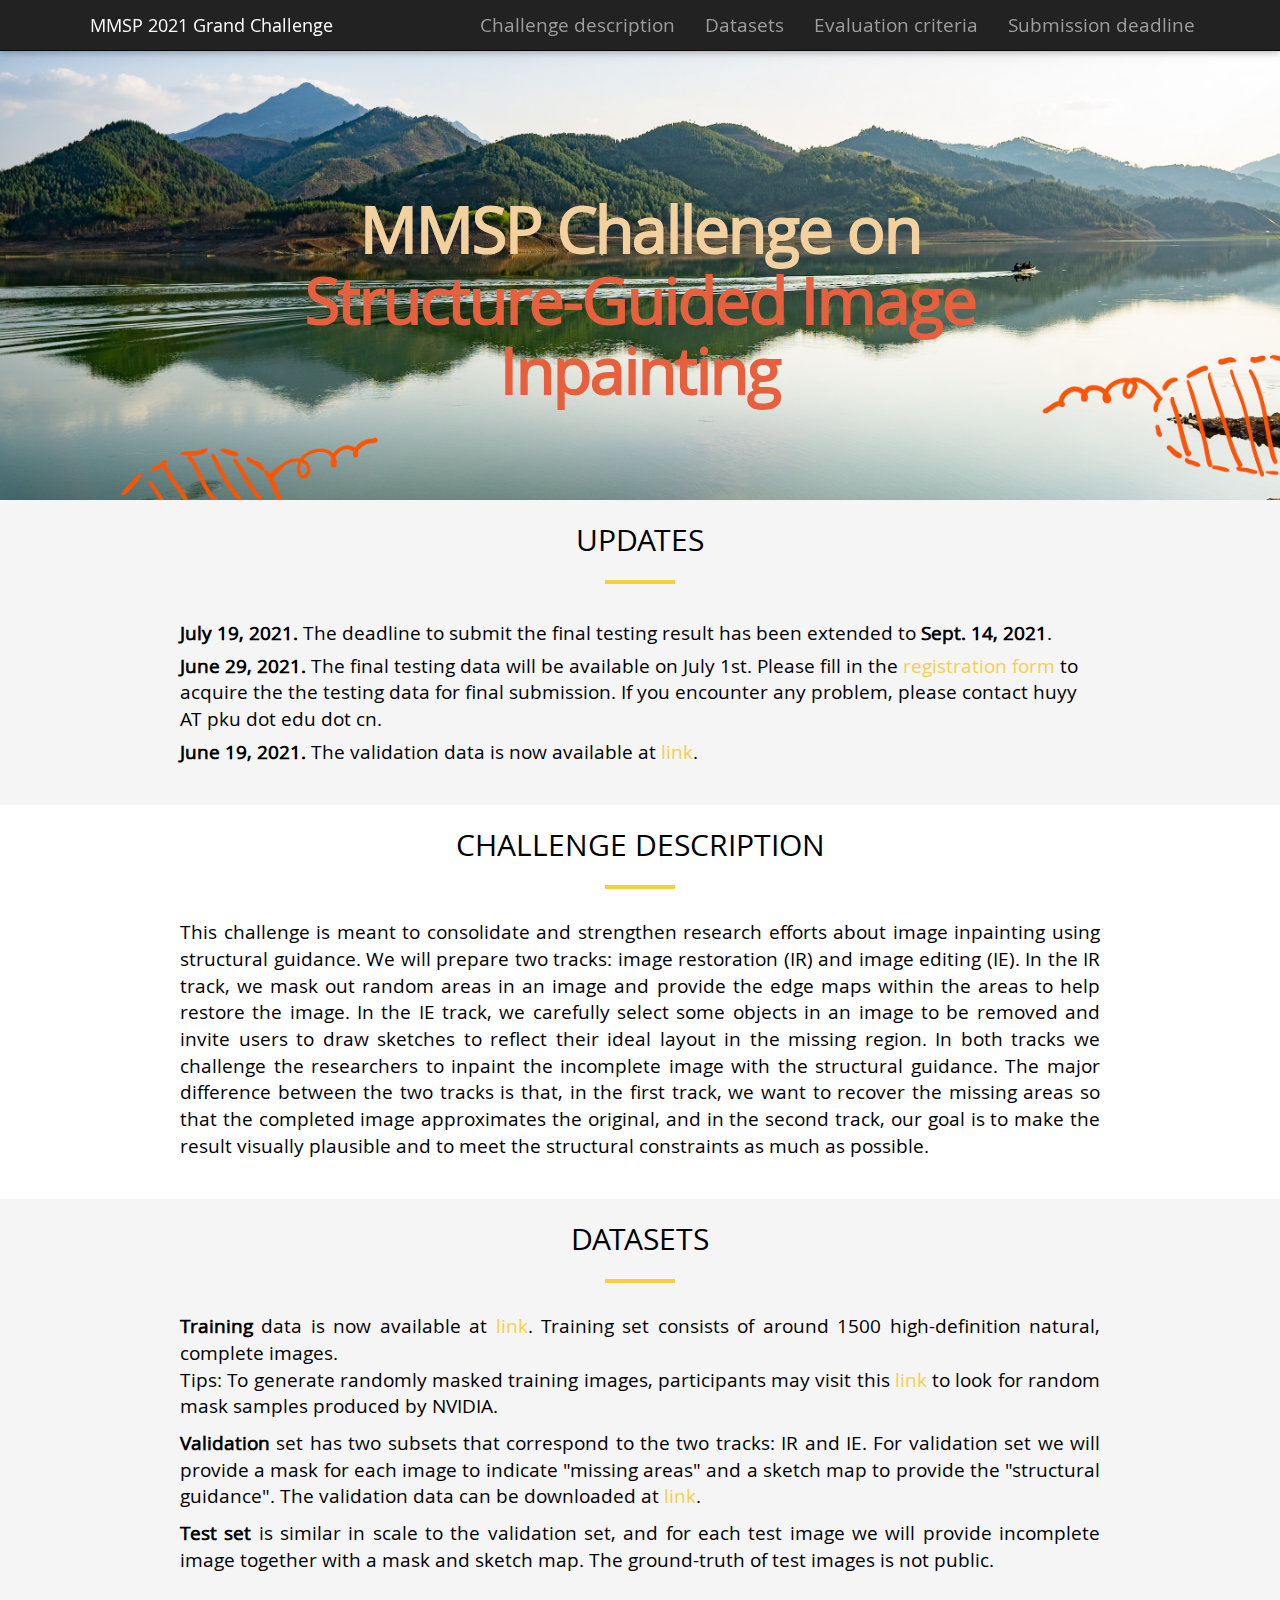
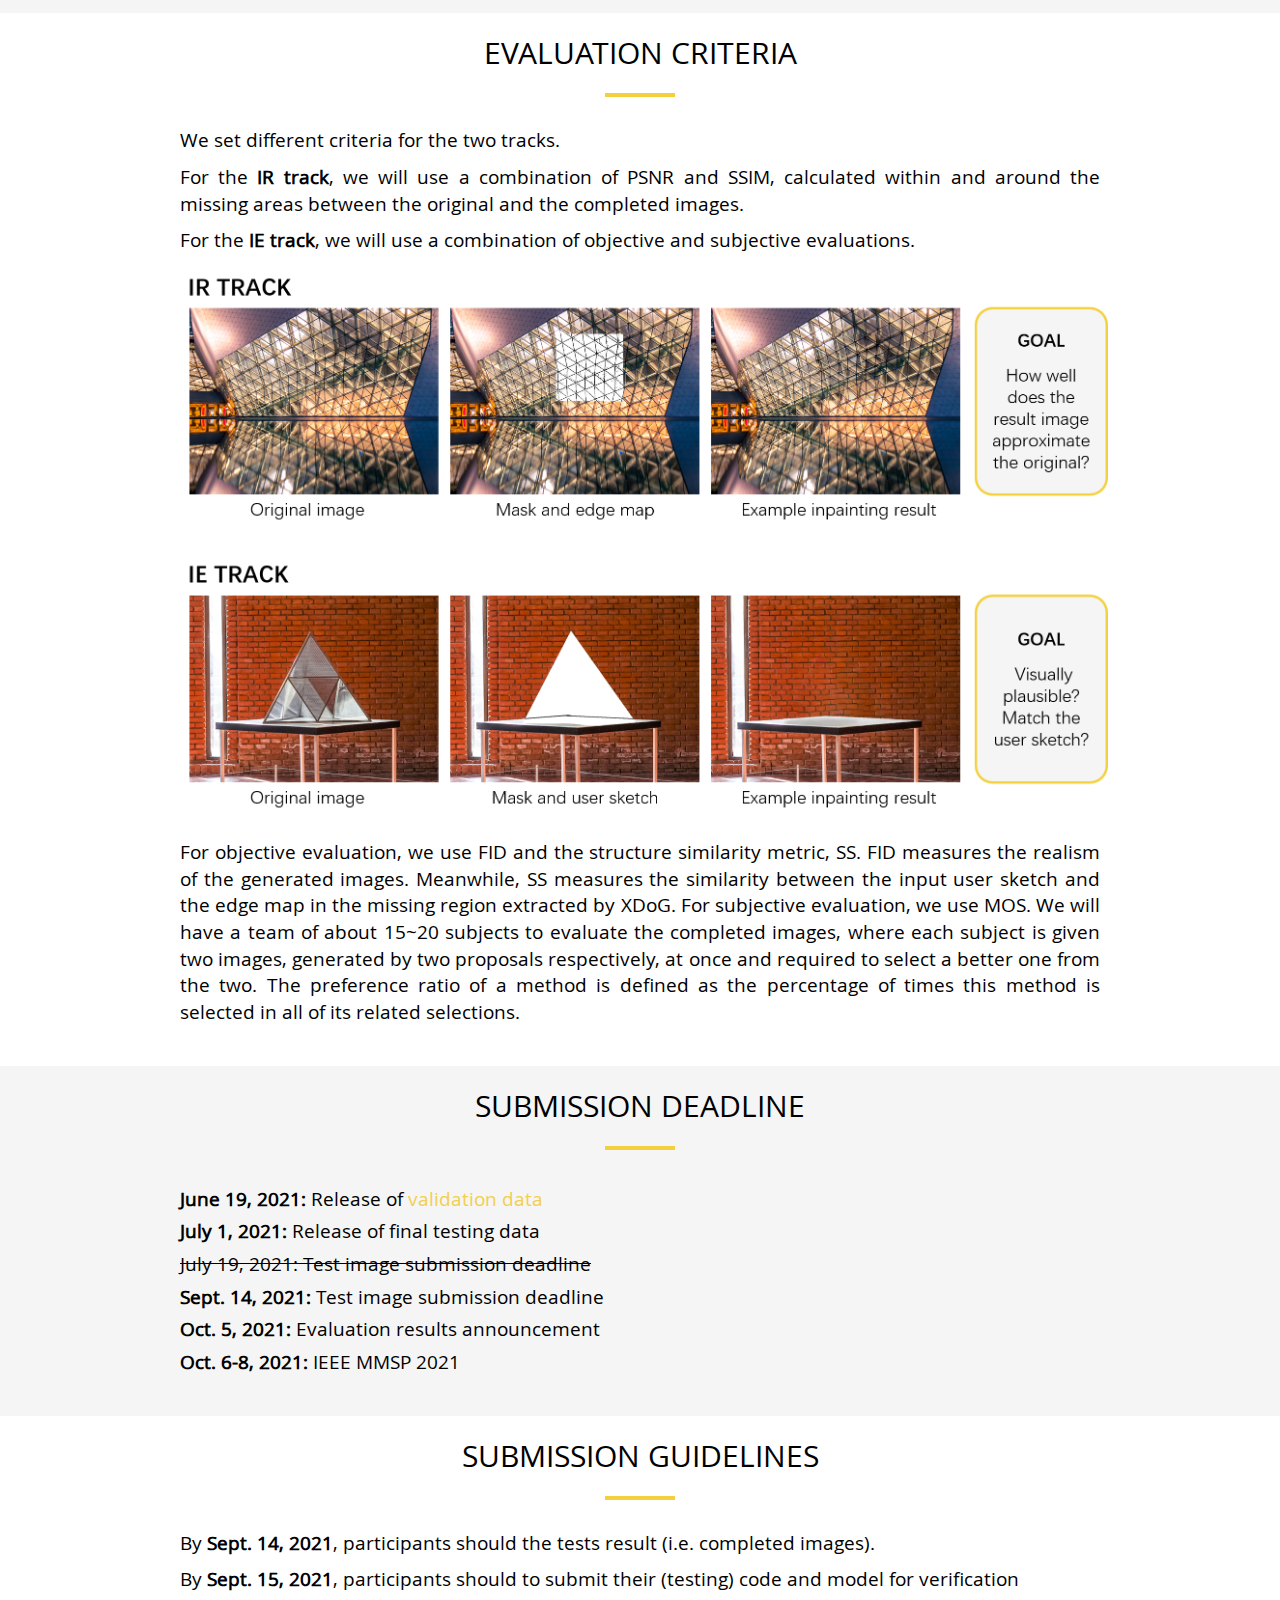
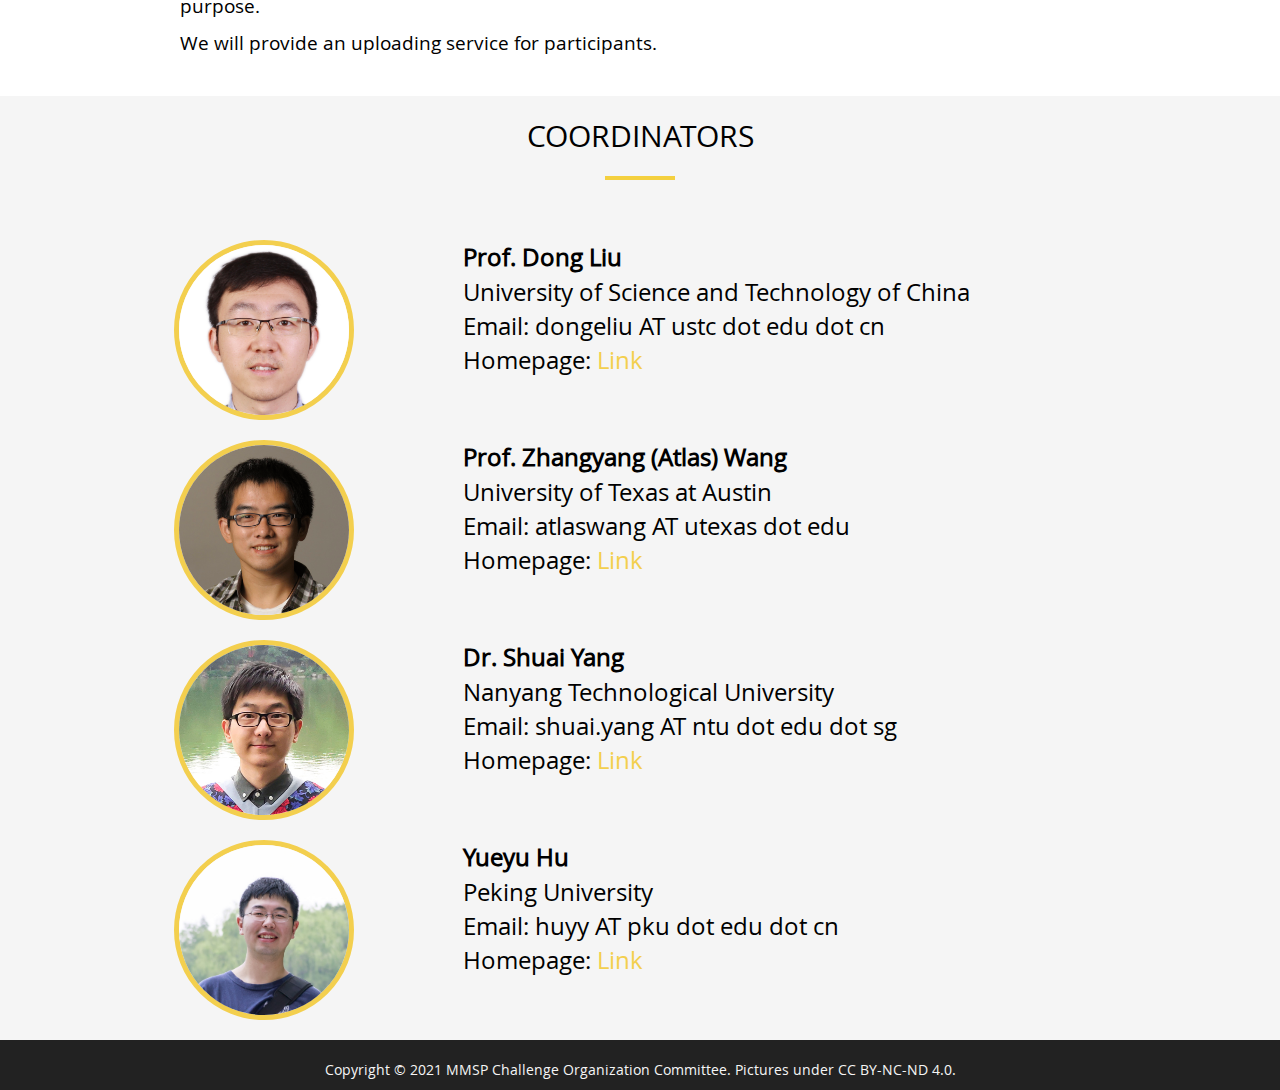
==== index.html @ 002b273d "update" ====
<!DOCTYPE html>
<head>
    <meta charset="utf-8">
    <meta name="viewport" content="width=device-width, initial-scale=1">
    <title>MMSP 2021 Grand Challenge</title>
    <meta name="description" content="">
    <meta name="author" content="">

    <link rel="stylesheet" type="text/css" href="css/materialize.min.css">
    <link rel="stylesheet" type="text/css" href="css/bootstrap.css">
    <link rel="stylesheet" type="text/css" href="fonts/font-awesome/css/font-awesome.css">

    <link href="css/owl.carousel.css" rel="stylesheet" media="screen">
    <link href="css/owl.theme.css" rel="stylesheet" media="screen">

    <link rel="stylesheet" type="text/css" href="css/style.css">
    <link rel="stylesheet" type="text/css" href="css/prettyPhoto.css">
    <link rel="stylesheet" type="text/css" href="css/workshop.css">
</head>
<body id="page-top" data-spy="scroll" data-target=".navbar-fixed-top" style="color: #000">
<!-- Navigation -->
<nav class="navbar navbar-inverse navbar-fixed-top" role="navigation" style="height: auto">
    <div class="container">
		<div style="position: absolute; padding: 10px 0px 0px 20px; margin-top: -17px; font-size: large">
			<p>MMSP 2021 Grand Challenge</p>
		</div>
        <div class="navbar-header">
            <button type="button" class="navbar-toggle" data-toggle="collapse" data-target=".navbar-main-collapse">
                <i class="fa fa-bars"></i>
            </button>
        </div>

        <div class="collapse navbar-collapse navbar-right navbar-main-collapse" >
            <ul class="nav navbar-nav">
                <li class="hidden">
                    <a href="#page-top"></a>
                </li>
                <li><a class="page-scroll" href="#introduction" style="font-size: 14pt;">Challenge description</a></li>
				<li><a class="page-scroll" href="#datasets" style="font-size: 14pt;">Datasets</a></li>
                <li><a class="page-scroll" href="#evaluation" style="font-size: 14pt;">Evaluation criteria</a></li>
                <li><a class="page-scroll" href="#dates" style="font-size: 14pt;">Submission deadline</a></li>
            </ul>
        </div>
    </div>
</nav>
<div class="modified-header intro" style="background-image: url(img/title1.jpg); padding-top: 10px">
    <div class="intro-body">
        <div class="container">
            <div class="row">
                <div class="col-lg-8 col-lg-offset-2" style="margin-top:  100px;">
                    <h1 style="font-size: 48pt;"><span style="color: #f3d19f;">MMSP Challenge on</span><br><span style="color: rgb(231, 96, 62);">Structure-Guided Image Inpainting</span></h1>
                </div>
            </div>
        </div>
    </div>
</div>

<div id="Update" style="background-color: #F5F5F5;">
    <div class="container"> <!-- Container -->
        <div class="col-lg-10 col-lg-offset-1">
            <div class="section-title text-center center">
                <h2>Updates</h2>
                <hr>
                <ul class="welcome-message text-left" style="font-size: 14pt">
                    <li class="welcome-message text-left" style="padding-top: 6px;">
                        <strong>July 19, 2021.</strong> The deadline to submit the final testing result has been extended to <strong>Sept. 14, 2021</strong>.
                    </li>
                    <li class="welcome-message text-left" style="padding-top: 6px;">
                        <strong>June 29, 2021.</strong> The final testing data will be available on July 1st. Please fill in the <a href="https://forms.office.com/Pages/ResponsePage.aspx?id=Sma9t1-6w0yuVfD7jOfeBVVWYbQhpXRIhGoTLAuZmjJUNFhQM09NNjVZM1JWOFM1UVBCVlZMS0hCWi4u">registration form</a> to acquire the the testing data for final submission. If you encounter any problem, please contact huyy AT pku dot edu dot cn.
                    </li>
                    <li class="welcome-message text-left" style="padding-top: 6px;">
                        <strong>June 19, 2021. </strong> The validation data is now available at <a href="https://pkueducn-my.sharepoint.com/:f:/g/personal/huyy_pku_edu_cn/EqE1CnbHujBMrFmFyt6ZHykBLwnXnH0tqKj4srxVfWJk1g?e=1H8UM7">link</a>.
                    </li>

                </ul>
            </div>
            
        </div>
    </div>
</div>

<div id="introduction">
    <div class="container"> <!-- Container -->
        <div class="col-lg-10 col-lg-offset-1">
            <div class="section-title text-center center">
                <h2>Challenge description</h2>
                <hr>
                <p class="welcome-message" style="font-size: 14pt; text-align: justify">
                    This challenge is meant to consolidate and strengthen research efforts about image inpainting using structural guidance. We will prepare two tracks: image restoration (IR) and image editing (IE). In the IR track, we mask out random areas in an image and provide the edge maps within the areas to help restore the image. In the IE track, we carefully select some objects in an image to be removed and invite users to draw sketches to reflect their ideal layout in the missing region. In both tracks we challenge the researchers to inpaint the incomplete image with the structural guidance. The major difference between the two tracks is that, in the first track, we want to recover the missing areas so that the completed image approximates the original, and in the second track, our goal is to make the result visually plausible and to meet the structural constraints as much as possible.
                </p>
            </div>
            
        </div>
    </div>
</div>

<div  id="datasets" style="background-color: #F5F5F5;">
    <div class="container" > <!-- Container -->
        <div class="col-lg-10 col-lg-offset-1">
            <div class="section-title text-center center">
                <h2>Datasets</h2>
                <hr>
                <div class="welcome-message text-left" style="font-size: 14pt">
                <p style="text-align: justify;">
                    <strong>Training</strong> data is now available at <a href="http://img.cnbita.com/_ec46b71996e44d68866d6c7eef8946ee.zip?attname=train_img.zip">link</a>. Training set consists of around 1500 high-definition natural, complete images. <br>Tips: To generate randomly masked training images, participants may visit this <a href="https://nv-adlr.github.io/publication/partialconv-inpainting">link</a> to look for random mask samples produced by NVIDIA.
                </p>
                <p style="text-align: justify;">
                    <strong>Validation</strong> set has two subsets that correspond to the two tracks: IR and IE. For validation set we will provide a mask for each image to indicate "missing areas" and a sketch map to provide the "structural guidance". The validation data can be downloaded at <a href="https://pkueducn-my.sharepoint.com/:f:/g/personal/huyy_pku_edu_cn/EqE1CnbHujBMrFmFyt6ZHykBLwnXnH0tqKj4srxVfWJk1g?e=1H8UM7">link</a>.
                </p>
                <p style="text-align: justify;">
                    <strong>Test set</strong> is similar in scale to the validation set, and for each test image we will provide incomplete image together with a mask and sketch map. The ground-truth of test images is not public.
                </p>
                </div>
            </div>
        </div>
    </div>
</div>

<div id="evaluation">
    <div class="container"> <!-- Container -->
        <div class="col-lg-10 col-lg-offset-1">
            <div class="section-title text-center center">
                <h2>Evaluation criteria</h2>
                <hr>
                <p class="welcome-message text-left" style="font-size: 14pt; text-align: justify;">
                    We set different criteria for the two tracks. 
                </p>
				<p class="welcome-message text-left" style="font-size: 14pt; text-align: justify;">
					For the <strong>IR track</strong>, we will use a combination of PSNR and SSIM, calculated within and around the missing areas between the original and the completed images.
				</p>
				<p class="welcome-message text-left" style="font-size: 14pt; text-align: justify;">
					For the <strong>IE track</strong>, we will use a combination of objective and subjective evaluations.
				</p>
                <div class="row">
                    <img src="img/IR.png" width="100%">
                </div>
                <div class="row">
                    <img src="img/IE.png" width="100%">
                </div>
				<p class="welcome-message text-left" style="font-size: 14pt; text-align: justify;">
					For objective evaluation, we use FID and the structure similarity metric, SS. FID measures the realism of the generated images. Meanwhile, SS measures the similarity between the input user sketch and the edge map in the missing region extracted by XDoG. For subjective evaluation, we use MOS. We will have a team of about 15~20 subjects to evaluate the completed images, where each subject is given two images, generated by two proposals respectively, at once and required to select a better one from the two. The preference ratio of a method is defined as the percentage of times this method is selected in all of its related selections.
				</p>
            </div>
        </div>
    </div>
</div>



<div id="dates" style="background-color: #F5F5F5">
    <div class="container">
        <div class="col-lg-10 col-lg-offset-1">
            <div class="section-title text-center center">
                <h2>Submission deadline</h2>
                <hr>
                <ul class="welcome-message text-left" style="font-size: 14pt">
                    <li class="welcome-message text-left" style="padding-top: 6px;">
                        <strong>June 19, 2021: </strong>Release of <a href="https://pkueducn-my.sharepoint.com/:f:/g/personal/huyy_pku_edu_cn/EqE1CnbHujBMrFmFyt6ZHykBLwnXnH0tqKj4srxVfWJk1g?e=1H8UM7">validation data</a>
                    </li>
                    <li class="welcome-message text-left" style="padding-top: 6px;">
                        <strong>July 1, 2021: </strong>Release of final testing data
                    </li>
                    
                    <li class="welcome-message text-left" style="padding-top: 6px;">
                        <s>July 19, 2021: Test image submission deadline</s>
                    </li>

                    <li class="welcome-message text-left" style="padding-top: 6px;">
                        <strong>Sept. 14, 2021: </strong>Test image submission deadline
                    </li>

                    <li class="welcome-message text-left" style="padding-top: 6px;">
                        <strong>Oct. 5, 2021: </strong>Evaluation results announcement
                    </li>

                    <li class="welcome-message text-left" style="padding-top: 6px;">
                        <strong>Oct. 6-8, 2021: </strong>IEEE MMSP 2021
                    </li>

                </ul>
            </div>
        </div>
    </div>
</div>

<div  id="guidelines">
    <div class="container" > <!-- Container -->
        <div class="col-lg-10 col-lg-offset-1">
            <div class="section-title text-center center">
                <h2>Submission guidelines</h2>
                <hr>
                <div class="welcome-message text-left" style="font-size: 14pt">
                <p>
                	By <strong>Sept. 14, 2021</strong>, participants should the tests result (i.e. completed images).
                </p>
                <p>
                	By <strong>Sept. 15, 2021</strong>, participants should to submit their (testing) code and model for verification purpose.
                </p>
                <p>
                	We will provide an uploading service for participants.
                </p>
                </div>
            </div>
        </div>
    </div>
</div>

<div style="background-color: #F5F5F5">
    <div class="container">
        <div class="section-title text-center center">
            <h2>
                Coordinators
            </h2>
            <hr>
        </div>
        <div>
        	<div class="row">
                <div class="col-lg-3 col-lg-offset-1">
                    <img src="img/DongLiu.jpeg" width="180px" style="border-radius: 50%; border: solid rgb(243,207,78) thick" class="img-rounded">
                </div>
                <div class="col-lg-7" style="font-size: x-large">
                    <strong>Prof. Dong Liu<br>
                    </strong>University of Science and Technology of China<br>
                    Email: dongeliu AT ustc dot edu dot cn<br>
					Homepage: <a href="http://staff.ustc.edu.cn/~dongeliu/">Link</a><br>
                </div>
            </div>


        	<div class="row">
                <div class="col-lg-3 col-lg-offset-1">
                    <img src="img/atlaswang.jpeg" width="180px" style="border-radius: 50%; border: solid rgb(243,207,78) thick" class="img-rounded">
                </div>
                <div class="col-lg-7" style="font-size: x-large">
                    <strong>Prof. Zhangyang (Atlas) Wang<br>
                    </strong>University of Texas at Austin<br>
                    Email: atlaswang AT utexas dot edu<br>
					Homepage: <a href="https://vita-group.github.io/">Link</a><br>
                </div>
            </div>


        	<div class="row">
                <div class="col-lg-3 col-lg-offset-1">
                    <img src="img/shuaiyang.jpeg" width="180px" style="border-radius: 50%; border: solid rgb(243,207,78) thick" class="img-rounded">
                </div>
                <div class="col-lg-7" style="font-size: x-large">
                    <strong>Dr. Shuai Yang<br>
                    </strong>Nanyang Technological University<br>
                    Email: shuai.yang AT ntu dot edu dot sg<br>
					Homepage: <a href="https://williamyang1991.github.io/">Link</a><br>
                </div>
            </div>


        	<div class="row">
                <div class="col-lg-3 col-lg-offset-1">
                    <img src="img/yueyuhu.JPG" width="180px" style="border-radius: 50%; border: solid rgb(243,207,78) thick" class="img-rounded">
                </div>
                <div class="col-lg-7" style="font-size: x-large">
                    <strong>Yueyu Hu<br>
                    </strong>Peking University<br>
                    Email: huyy AT pku dot edu dot cn<br>
					Homepage: <a href="https://huzi96.github.io/">Link</a><br>
                </div>
            </div>
        </div> 
    </div>
</div>





<footer class="page-footer" style="background-color: rgb(34,34,34); margin: 0 !important; color: #F5F5F5">
    <div class="container">
        <div class="text-center fnav">
            <p>Copyright © 2021 MMSP Challenge Organization Committee. Pictures under CC BY-NC-ND 4.0.</p>
        </div>
    </div>
</footer>

<script type="text/javascript" src="js/jquery-3.1.0.min.js"></script>
<script type="text/javascript" src="js/bootstrap.min.js"></script>
<!-- <script type="text/javascript" src="js/SmoothScroll.js"></script> -->
<script type="text/javascript" src="js/jquery.prettyPhoto.js"></script>
<script type="text/javascript" src="js/jquery.isotope.js"></script>
<script type="text/javascript" src="js/jquery.counterup.js"></script>
<script type="text/javascript" src="js/waypoints.js"></script>
<script type="text/javascript" src="js/jqBootstrapValidation.js"></script>
<script type="text/javascript" src="js/contact_me.js"></script>
<script src="js/owl.carousel.js"></script>

<script type="text/javascript" src="js/main.js"></script>
<script type="text/javascript" src="js/custom.js"></script>
</body>
</html>
---- css/style.css ----
@font-face {
    font-family: 'open_sansregular';
    src: url('../fonts/OpenSans-Regular-webfont.eot');
    src: url('../fonts/OpenSans-Regular-webfont.eot?#iefix') format('embedded-opentype'),
    url('../fonts/OpenSans-Regular-webfont.woff') format('woff'),
    url('../fonts/OpenSans-Regular-webfont.ttf') format('truetype'),
    url('../fonts/OpenSans-Regular-webfont.svg#open_sansregular') format('svg');
    font-weight: normal;
    font-style: normal;

}

body, html {
	font-family: 'open_sansregular', sans-serif;
	text-rendering: optimizeLegibility !important;
	-webkit-font-smoothing: antialiased !important;
	color: #555;
	width: 100% !important;
	height: 100% !important;
}
h1 {
	font-weight: 700;
}
h1 strong {
	font-weight: 900;
}
h2 {
	text-transform: uppercase;
	line-height: 20px;
	margin: 0;
}
h3 {
	font-size: 16px;
	font-weight: 700;
}
h5 {
	text-transform: uppercase;
	font-weight: 700;
	line-height: 20px;
}
p {
	font-family: 'open_sansregular', sans-serif;
}
p.intro {
	font-size: 16px;
	margin: 12px 0 0;
	line-height: 24px;
	font-family: 'open_sansregular', sans-serif;
}
a {
	color: #fff;
}
a:hover, a:focus {
	text-decoration: none;
	color: #F4D03F;
}
ul, ol {
	list-style: none;
}
.clearfix:after {
	visibility: hidden;
	display: block;
	font-size: 0;
	content: " ";
	clear: both;
	height: 0;
}
.clearfix {
	display: inline-block;
}
* html .clearfix {
	height: 1%;
}
.clearfix {
	display: block;
}
ul, ol {
	padding: 0;
	webkit-padding: 0;
	moz-padding: 0;
}
/* Navigation */
.navbar-custom {
	margin-bottom: 0;
	text-transform: uppercase;
	background-color: #000;
}
.navbar-custom .navbar-brand {
	font-weight: 600;
}
.navbar-custom .navbar-brand i.fa {
	color: #F4D03F;
}
.navbar-custom .navbar-brand:focus {
	outline: 0;
}
.navbar-custom .navbar-brand .navbar-toggle {
	padding: 4px 6px;
	font-size: 16px;
	color: #fff;
}
.navbar-custom .navbar-brand .navbar-toggle:focus, .navbar-custom .navbar-brand .navbar-toggle:active {
	outline: 0;
}
.navbar-custom a {
	color: #fff;
}
.navbar-custom .nav li a {
	-webkit-transition: background .3s ease-in-out;
	-moz-transition: background .3s ease-in-out;
	transition: background .3s ease-in-out;
}
.navbar-custom .nav li a:hover {
	outline: 0;
	color: #F4D03F;
	background-color: transparent;
}
.navbar-custom .nav li a:focus, .navbar-custom .nav li a:active {
	outline: 0;
	background-color: transparent;
	color: #F4D03F;
}
.navbar-custom .nav li.active {
	outline: 0;
}
.navbar-custom .nav li.active a {
	background-color: rgba(255,255,255,.3);
}
.navbar-custom .nav li.active a:hover {
	color: #fff;
}

@media(min-width:768px) {
.navbar-custom {
	padding: 20px 0;
	border-bottom: 0;
	letter-spacing: 1px;
	background: 0 0;
	-webkit-transition: background .5s ease-in-out, padding .5s ease-in-out;
	-moz-transition: background .5s ease-in-out, padding .5s ease-in-out;
	transition: background .5s ease-in-out, padding .5s ease-in-out;
}
.navbar-custom.top-nav-collapse {
	padding: 0;
	background: #000;
}
}
.copyrights{text-indent:-9999px;height:0;line-height:0;font-size:0;overflow:hidden;}
/* Home Style */
.intro {
	display: table;
	width: 100%;
	height: auto;
	padding: 100px 0;
	text-align: center;
	color: #fff;
	background: url(../img/intro-bg.jpg) no-repeat bottom center;
	background-color: #000;
	-webkit-background-size: cover;
	-moz-background-size: cover;
	background-size: cover;
	-o-background-size: cover;
}
.intro .intro-body {
	display: table-cell;
	vertical-align: middle;
}
.intro .intro-body .brand-heading {
	color: #F4D03F;
	text-transform: uppercase;
	letter-spacing: -2px;
}
.intro .intro-body .intro-text {
	font-size: 18px;
}

@media(min-width:768px) {
.intro {
	height: 100%;
	padding: 0;
}
.intro .intro-body H1 {
	font-size: 70px;
	font-weight: 700;
	letter-spacing: -2px;
}
.intro .intro-body .intro-text {
	font-size: 20px;
	text-transform: uppercase;
	letter-spacing: 8px;
	margin-bottom: 50px;
}
}
.btn-circle {
	width: 70px;
	height: 70px;
	margin-top: 45px;
	padding: 7px 16px;
	border: 2px solid rgba(255,255,255,.2);
	border-radius: 100%!important;
	font-size: 40px;
	color: #F4D03F;
	background: 0 0;
	-webkit-transition: background .3s ease-in-out;
	-moz-transition: background .3s ease-in-out;
	transition: background .3s ease-in-out;
	margin-bottom: 0px;
}
.btn-circle:hover, .btn-circle:focus {
	outline: 0;
	color: #F4D03F;
	background: rgba(255,255,255,.1);
}
.btn-circle i.animated {
	-webkit-transition-property: -webkit-transform;
	-webkit-transition-duration: 1s;
	-moz-transition-property: -moz-transform;
	-moz-transition-duration: 1s;
}
.btn-circle:hover i.animated {
	-webkit-animation-name: pulse;
	-moz-animation-name: pulse;
	-webkit-animation-duration: 1.5s;
	-moz-animation-duration: 1.5s;
	-webkit-animation-iteration-count: infinite;
	-moz-animation-iteration-count: infinite;
	-webkit-animation-timing-function: linear;
	-moz-animation-timing-function: linear;
}
 @-webkit-keyframes pulse {
 0% {
 -webkit-transform: scale(1);
 transform: scale(1);
}
 50% {
 -webkit-transform: scale(1.2);
 transform: scale(1.2);
}
 100% {
 -webkit-transform: scale(1);
 transform: scale(1);
}
}
 @-moz-keyframes pulse {
 0% {
 -moz-transform: scale(1);
 transform: scale(1);
}
 50% {
 -moz-transform: scale(1.2);
 transform: scale(1.2);
}
 100% {
 -moz-transform: scale(1);
 transform: scale(1);
}
}
.section-title.center {
	padding: 30px 0;
}
.section-title h2, .section-title.center h2 {
	font-weight: 400;
	margin-bottom: 30px;
}
.section-title.center hr {
	height: 4px;
	width: 70px;
	text-align: center;
	position: relative;
	background: #F4D03F;
	margin: 0 auto;
	margin-bottom: 30px;
	border: 0;
}
/* About Section */
#about {
	padding: 80px 0;
	color: #444;
	background: #f4d03f; /* Old browsers */
	background: -moz-linear-gradient(top, #f4d03f 70%, #c3a632 100%); /* FF3.6+ */
	background: -webkit-gradient(linear, left top, left bottom, color-stop(70%, #f4d03f), color-stop(100%, #c3a632)); /* Chrome,Safari4+ */
	background: -webkit-linear-gradient(top, #f4d03f 70%, #c3a632 100%); /* Chrome10+,Safari5.1+ */
	background: -o-linear-gradient(top, #f4d03f 70%, #c3a632 100%); /* Opera 11.10+ */
	background: -ms-linear-gradient(top, #f4d03f 70%, #c3a632 100%); /* IE10+ */
	background: linear-gradient(to bottom, #f4d03f 70%, #c3a632 100%); /* W3C */
filter: progid:DXImageTransform.Microsoft.gradient( startColorstr='#f4d03f', endColorstr='#c3a632', GradientType=0 ); /* IE6-9 */
}
#about .about-text {
	margin-left: 10px;
}
#about .section-title.center hr {
	background: #f7dc6f;
}
#about .padding-left {
	padding-left: 50px;
}
#about H4 {
	color: #333;
}
#about i.fa {
	float: left;
	display: block;
	margin-right: 15px;
	color: #fff;
	font-size: 24px;
	text-shadow: 0 0 1px #666;
}
#about img {
	margin-top: -30px;
	margin-left: 10px;
}
#about p {
	margin-top: 20px;
	margin-bottom: 30px;
}
/* Achivements Section */
#achivements {
	padding: 80px 0;
	color: #aaa;
	background: #6f7275; /* Old browsers */
	background: -moz-linear-gradient(top, #6f7275 0%, #31353a 100%); /* FF3.6+ */
	background: -webkit-gradient(linear, left top, left bottom, color-stop(0%, #6f7275), color-stop(100%, #31353a)); /* Chrome,Safari4+ */
	background: -webkit-linear-gradient(top, #6f7275 0%, #31353a 100%); /* Chrome10+,Safari5.1+ */
	background: -o-linear-gradient(top, #6f7275 0%, #31353a 100%); /* Opera 11.10+ */
	background: -ms-linear-gradient(top, #6f7275 0%, #31353a 100%); /* IE10+ */
	background: linear-gradient(to bottom, #6f7275 0%, #31353a 100%); /* W3C */
filter: progid:DXImageTransform.Microsoft.gradient( startColorstr='#6f7275', endColorstr='#31353a', GradientType=0 ); /* IE6-9 */
}
.achivement-box {
	text-align: center;
	margin: 20px 0;
}
.achivement-box i.fa {
	font-size: 60px;
	font-weight: 400;
	color: #F4D03F;
	margin-bottom: 20px;
}
.achivement-box h4 {
	font-size: 14px;
	font-weight: 700;
	text-transform: uppercase;
}
.achivement-box span.count {
	font-size: 36px;
	font-weight: 700;
	color: #fff;
	display: block;
}
/* Team Section */
#team {
	padding: 80px 0;
	background: #ffffff; /* Old browsers */
	background: -moz-linear-gradient(top, #ffffff 0%, #cccccc 100%); /* FF3.6+ */
	background: -webkit-gradient(linear, left top, left bottom, color-stop(0%, #ffffff), color-stop(100%, #cccccc)); /* Chrome,Safari4+ */
	background: -webkit-linear-gradient(top, #ffffff 0%, #cccccc 100%); /* Chrome10+,Safari5.1+ */
	background: -o-linear-gradient(top, #ffffff 0%, #cccccc 100%); /* Opera 11.10+ */
	background: -ms-linear-gradient(top, #ffffff 0%, #cccccc 100%); /* IE10+ */
	background: linear-gradient(to bottom, #ffffff 0%, #cccccc 100%); /* W3C */
 filter: progid:DXImageTransform.Microsoft.gradient( startColorstr='#ffffff', endColorstr='#cccccc', GradientType=0 ); /* IE6-9 */
}
img.img-circle.team-img {
	width: 120px;
	height: 120px;
	border: 4px solid transparent;
	transition: all 0.5s;
}
#team .thumbnail:hover>img.img-circle.team-img {
	border: 4px solid #F4D03F;
	font-size: medium;
}
#team .thumbnail {
	background: transparent;
	border: 0;
}
#team .thumbnail .caption {
	padding: 9px;
	color: #5a5a5a;
}
/* Services Section */
#services {
	padding: 80px 0;
	color: #aaa;
	background: #6f7275; /* Old browsers */
	background: -moz-linear-gradient(top, #6f7275 0%, #31353a 100%); /* FF3.6+ */
	background: -webkit-gradient(linear, left top, left bottom, color-stop(0%, #6f7275), color-stop(100%, #31353a)); /* Chrome,Safari4+ */
	background: -webkit-linear-gradient(top, #6f7275 0%, #31353a 100%); /* Chrome10+,Safari5.1+ */
	background: -o-linear-gradient(top, #6f7275 0%, #31353a 100%); /* Opera 11.10+ */
	background: -ms-linear-gradient(top, #6f7275 0%, #31353a 100%); /* IE10+ */
	background: linear-gradient(to bottom, #6f7275 0%, #31353a 100%); /* W3C */
filter: progid:DXImageTransform.Microsoft.gradient( startColorstr='#6f7275', endColorstr='#31353a', GradientType=0 ); /* IE6-9 */
}
#services .section-title.center hr {
	background: #c1a533;
}
#services H2 {
	color: #ddd;
}
#services H4 {
	color: #F4D03F;
	transition: all 0.5s;
}
.space {
	margin-top: 40px;
}
#services i.fa {
	font-size: 50px;
	width: 120px;
	height: 120px;
	padding: 34px 0;
	margin-bottom: 10px;
	border-radius: 50%;
	color: #aaa;
	background: #474b4f;
	-webkit-transition: all 0.5s ease-out;
	-moz-transition: all 0.5s ease-out;
	-ms-transition: all 0.5s ease-out;
	-o-transition: all 0.5s ease-out;
	transition: all 0.5s ease-out;
}
#services .service:hover > i.fa {
	color: #F4D03F;
	-webkit-transform: scale(1.3);
	-moz-transform: scale(1.3);
	-ms-transform: scale(1.3);
	-o-transform: scale(1.3);
	transform: scale(1.3);
}
/* Gallery Section 
==============================*/
#works {
	padding: 80px 0;
	background: #ffffff; /* Old browsers */
	background: -moz-linear-gradient(top, #ffffff 0%, #cccccc 100%); /* FF3.6+ */
	background: -webkit-gradient(linear, left top, left bottom, color-stop(0%, #ffffff), color-stop(100%, #cccccc)); /* Chrome,Safari4+ */
	background: -webkit-linear-gradient(top, #ffffff 0%, #cccccc 100%); /* Chrome10+,Safari5.1+ */
	background: -o-linear-gradient(top, #ffffff 0%, #cccccc 100%); /* Opera 11.10+ */
	background: -ms-linear-gradient(top, #ffffff 0%, #cccccc 100%); /* IE10+ */
	background: linear-gradient(to bottom, #ffffff 0%, #cccccc 100%); /* W3C */
filter: progid:DXImageTransform.Microsoft.gradient( startColorstr='#ffffff', endColorstr='#cccccc', GradientType=0 ); /* IE6-9 */
}
.categories {
	padding-bottom: 30px;
	text-align: center;
}
ul.cat li {
	display: inline-block;
}
#works li.pull-right {
	margin-top: 10px;
}
ol.type li {
	display: inline-block;
	margin-left: 20px;
}
ol.type li:after {
	content: ' | ';
	margin-left: 20px;
}
ol.type li:last-child:after {
	content: '';
}
ol.type li a {
	color: #444;
	padding: 2px 8px;
}
ol.type li a.active {
	background: #F4D03F;
	padding: 2px 8px;
	border-radius: 4px;
}
ol.type li a:hover {
	background: #F4D03F;
	padding: 2px 8px;
	border-radius: 4px;
}
.isotope-item {
	z-index: 2
}
.isotope-hidden.isotope-item {
	z-index: 1
}
.isotope, .isotope .isotope-item {
	/* change duration value to whatever you like */
	-webkit-transition-duration: 0.8s;
	-moz-transition-duration: 0.8s;
	transition-duration: 0.8s;
}
.isotope-item {
	margin-right: -1px;
	-webkit-backface-visibility: hidden;
	backface-visibility: hidden;
}
.isotope {
	-webkit-backface-visibility: hidden;
	backface-visibility: hidden;
	-webkit-transition-property: height, width;
	-moz-transition-property: height, width;
	transition-property: height, width;
}
.isotope .isotope-item {
	-webkit-backface-visibility: hidden;
	backface-visibility: hidden;
	-webkit-transition-property: -webkit-transform, opacity;
	-moz-transition-property: -moz-transform, opacity;
	transition-property: transform, opacity;
}
.portfolio-item {
	margin-bottom: 30px;
	-webkit-transition: all 0.5s ease-out;
	-moz-transition: all 0.5s ease-out;
	-ms-transition: all 0.5s ease-out;
	-o-transition: all 0.5s ease-out;
	transition: all 0.5s ease-out;
}
.portfolio-item:hover {
	margin-bottom: 30px;
	-webkit-transform: scale(1.2);
	-moz-transform: scale(1.2);
	-ms-transform: scale(1.2);
	-o-transform: scale(1.2);
	transform: scale(1.2);
}
.portfolio-item .hover-bg {
	height: 260px;
	overflow: hidden;
	position: relative;
}
.hover-bg .hover-text {
	position: absolute;
	text-align: center;
	margin: 0 auto;
	color: #ffffff;
	background: rgba(0, 0, 0, 0.66);
	padding: 25% 0;
	height: 100%;
	width: 100%;
	opacity: 0;
	transition: all 0.5s;
}
.hover-bg .hover-text>h4 {
	opacity: 0;
	-webkit-transform: translateY(100%);
	transform: translateY(100%);
	transition: all 0.3s;
}
.hover-bg:hover .hover-text>h4 {
	opacity: 1;
	-webkit-backface-visibility: hidden;
	-webkit-transform: translateY(0);
	transform: translateY(0);
}
.hover-bg .hover-text>i {
	opacity: 0;
	-webkit-transform: translateY(0);
	transform: translateY(0);
	transition: all 0.3s;
}
.hover-bg:hover .hover-text>i {
	opacity: 1;
	-webkit-backface-visibility: hidden;
	-webkit-transform: translateY(100%);
	transform: translateY(100%);
}
.hover-bg:hover .hover-text {
	opacity: 1;
}
#works i.fa {
	font-size: 20px;
	padding: 5px;
	color: #F4D03F;
}
/* Testimonials Section */
#testimonials {
	background: url(../img/testimonial-bg.jpg);
	background-size: cover;
	background-attachment: fixed;
	color: #ddd;
	padding: 80px 0;
}
#testimonial {
	padding: 0;
}
#testimonial .item {
	display: block;
	width: 100%;
	height: auto;
}
#testimonial .item p {
	font-weight: 500;
	margin: 30px 0;
	color: #ddd;
}
.owl-theme .owl-controls .owl-page span {
	display: block;
	width: 10px;
	height: 10px;
	margin: 5px 7px;
	filter: Alpha(Opacity=1);
	opacity: 1;
	-webkit-border-radius: 0;
	-moz-border-radius: 20px;
	border-radius: 50%;
	background: #FFFFFF;
	transition: all 0.5s;
}
.owl-theme .owl-controls .owl-page.active span, .owl-theme .owl-controls.clickable .owl-page:hover span {
	filter: Alpha(Opacity=100);
	opacity: 1;
	background: #F4D03F;
}
.owl-theme .owl-controls .owl-page.active span {
	background: #F4D03F;
}
/* Contact Section */
#contact {
	padding: 80px 0;
	background: #ffffff; /* Old browsers */
	background: -moz-linear-gradient(top, #ffffff 0%, #cccccc 100%); /* FF3.6+ */
	background: -webkit-gradient(linear, left top, left bottom, color-stop(0%, #ffffff), color-stop(100%, #cccccc)); /* Chrome,Safari4+ */
	background: -webkit-linear-gradient(top, #ffffff 0%, #cccccc 100%); /* Chrome10+,Safari5.1+ */
	background: -o-linear-gradient(top, #ffffff 0%, #cccccc 100%); /* Opera 11.10+ */
	background: -ms-linear-gradient(top, #ffffff 0%, #cccccc 100%); /* IE10+ */
	background: linear-gradient(to bottom, #ffffff 0%, #cccccc 100%); /* W3C */
filter: progid:DXImageTransform.Microsoft.gradient( startColorstr='#ffffff', endColorstr='#cccccc', GradientType=0 ); /* IE6-9 */
}
#contact h3 {
	font-size: 20px;
	font-weight: 400;
	text-transform: uppercase;
}
#contact form {
	padding: 30px 0;
}
#contact .fa {
	color: #F4D03F;
	margin-bottom: 10px;
}
#contact .text-danger {
	color: #ff3333;
	text-align: left;
}
label {
	font-size: 12px;
	font-weight: 400;
	font-family: 'open_sansregular', sans-serif;
	float: left;
}
#contact .form-control {
	display: block;
	width: 100%;
	padding: 6px 12px;
	font-size: 14px;
	line-height: 1.42857143;
	color: #555;
	background-color: #fff;
	background-image: none;
	border: 1px solid #ccc;
	border-radius: 2px;
	-webkit-box-shadow: none;
	box-shadow: none;
	-webkit-transition: none;
	-o-transition: none;
	transition: none;
}
#contact .form-control:focus {
	border-color: inherit;
	outline: 0;
	-webkit-box-shadow: transparent;
	box-shadow: transparent;
}
#contact .btn {
	background-color: #aaa;
	border: 0;
	border-radius: 4px;
	padding: 10px 20px;
	color: #ffffff;
	margin-top: 15px;
}
#contact .btn:hover, #contact .btn:focus {
	background: #F4D03F;
}
.btn:active, .btn.active {
	background-image: none;
	outline: 0;
	-webkit-box-shadow: none;
	box-shadow: none;
}
a:focus, .btn:focus, .btn:active:focus, .btn.active:focus, .btn.focus, .btn:active.focus, .btn.active.focus {
	outline: none;
	/*outline-offset: none;*/
}
/* Footer */
nav#footer {
	background: #222222;
	color: #ddd;
	padding: 30px 0 25px 0;
}
nav#footer .fnav {
	vertical-align: middle;
}
ul.footer-social li {
	display: inline-block;
	margin-right: 10px;
}
nav#footer p {
	font-size: 12px;
	margin-top: 10px;
}
#footer i.fa {
	height: 30px;
	width: 30px;
	font-size: 20px;
	padding: 4px 5px;
	color: #ddd;
	transition: all 0.5s;
}
#footer i.fa:hover {
	color: #F4D03F;
}
---- css/prettyPhoto.css ----
div.pp_default .pp_top,div.pp_default .pp_top .pp_middle,div.pp_default .pp_top .pp_left,div.pp_default .pp_top .pp_right,div.pp_default .pp_bottom,div.pp_default .pp_bottom .pp_left,div.pp_default .pp_bottom .pp_middle,div.pp_default .pp_bottom .pp_right{height:13px}
div.pp_default .pp_top .pp_left{background:url(../img/prettyPhoto/default/sprite.png) -78px -93px no-repeat}
div.pp_default .pp_top .pp_middle{background:url(../img/prettyPhoto/default/sprite_x.png) top left repeat-x}
div.pp_default .pp_top .pp_right{background:url(../img/prettyPhoto/default/sprite.png) -112px -93px no-repeat}
div.pp_default .pp_content .ppt{color:#f8f8f8}
div.pp_default .pp_content_container .pp_left{background:url(../img/prettyPhoto/default/sprite_y.png) -7px 0 repeat-y;padding-left:13px}
div.pp_default .pp_content_container .pp_right{background:url(../img/prettyPhoto/default/sprite_y.png) top right repeat-y;padding-right:13px}
div.pp_default .pp_next:hover{background:url(../img/prettyPhoto/default/sprite_next.png) center right no-repeat;cursor:pointer}
div.pp_default .pp_previous:hover{background:url(../img/prettyPhoto/default/sprite_prev.png) center left no-repeat;cursor:pointer}
div.pp_default .pp_expand{background:url(../img/prettyPhoto/default/sprite.png) 0 -29px no-repeat;cursor:pointer;width:28px;height:28px}
div.pp_default .pp_expand:hover{background:url(../img/prettyPhoto/default/sprite.png) 0 -56px no-repeat;cursor:pointer}
div.pp_default .pp_contract{background:url(../img/prettyPhoto/default/sprite.png) 0 -84px no-repeat;cursor:pointer;width:28px;height:28px}
div.pp_default .pp_contract:hover{background:url(../img/prettyPhoto/default/sprite.png) 0 -113px no-repeat;cursor:pointer}
div.pp_default .pp_close{width:30px;height:30px;background:url(../img/prettyPhoto/default/sprite.png) 2px 1px no-repeat;cursor:pointer}
div.pp_default .pp_gallery ul li a{background:url(../img/prettyPhoto/default/default_thumb.png) center center #f8f8f8;border:1px solid #aaa}
div.pp_default .pp_social{margin-top:7px}
div.pp_default .pp_gallery a.pp_arrow_previous,div.pp_default .pp_gallery a.pp_arrow_next{position:static;left:auto}
div.pp_default .pp_nav .pp_play,div.pp_default .pp_nav .pp_pause{background:url(../img/prettyPhoto/default/sprite.png) -51px 1px no-repeat;height:30px;width:30px}
div.pp_default .pp_nav .pp_pause{background-position:-51px -29px}
div.pp_default a.pp_arrow_previous,div.pp_default a.pp_arrow_next{background:url(../img/prettyPhoto/default/sprite.png) -31px -3px no-repeat;height:20px;width:20px;margin:4px 0 0}
div.pp_default a.pp_arrow_next{left:52px;background-position:-82px -3px}
div.pp_default .pp_content_container .pp_details{margin-top:5px}
div.pp_default .pp_nav{clear:none;height:30px;width:110px;position:relative}
div.pp_default .pp_nav .currentTextHolder{font-family:Georgia;font-style:italic;color:#999;font-size:11px;left:75px;line-height:25px;position:absolute;top:2px;margin:0;padding:0 0 0 10px}
div.pp_default .pp_close:hover,div.pp_default .pp_nav .pp_play:hover,div.pp_default .pp_nav .pp_pause:hover,div.pp_default .pp_arrow_next:hover,div.pp_default .pp_arrow_previous:hover{opacity:0.7}
div.pp_default .pp_description{font-size:13px;font-weight:500;line-height:14px;margin:5px 50px 5px 0}
div.pp_default .pp_bottom .pp_left{background:url(../img/prettyPhoto/default/sprite.png) -78px -127px no-repeat}
div.pp_default .pp_bottom .pp_middle{background:url(../img/prettyPhoto/default/sprite_x.png) bottom left repeat-x}
div.pp_default .pp_bottom .pp_right{background:url(../img/prettyPhoto/default/sprite.png) -112px -127px no-repeat}
div.pp_default .pp_loaderIcon{background:url(../img/prettyPhoto/default/loader.gif) center center no-repeat}
div.light_rounded .pp_top .pp_left{background:url(../img/prettyPhoto/light_rounded/sprite.png) -88px -53px no-repeat}
div.light_rounded .pp_top .pp_right{background:url(../img/prettyPhoto/light_rounded/sprite.png) -110px -53px no-repeat}
div.light_rounded .pp_next:hover{background:url(../img/prettyPhoto/light_rounded/btnNext.png) center right no-repeat;cursor:pointer}
div.light_rounded .pp_previous:hover{background:url(../img/prettyPhoto/light_rounded/btnPrevious.png) center left no-repeat;cursor:pointer}
div.light_rounded .pp_expand{background:url(../img/prettyPhoto/light_rounded/sprite.png) -31px -26px no-repeat;cursor:pointer}
div.light_rounded .pp_expand:hover{background:url(../img/prettyPhoto/light_rounded/sprite.png) -31px -47px no-repeat;cursor:pointer}
div.light_rounded .pp_contract{background:url(../img/prettyPhoto/light_rounded/sprite.png) 0 -26px no-repeat;cursor:pointer}
div.light_rounded .pp_contract:hover{background:url(../img/prettyPhoto/light_rounded/sprite.png) 0 -47px no-repeat;cursor:pointer}
div.light_rounded .pp_close{width:75px;height:22px;background:url(../img/prettyPhoto/light_rounded/sprite.png) -1px -1px no-repeat;cursor:pointer}
div.light_rounded .pp_nav .pp_play{background:url(../img/prettyPhoto/light_rounded/sprite.png) -1px -100px no-repeat;height:15px;width:14px}
div.light_rounded .pp_nav .pp_pause{background:url(../img/prettyPhoto/light_rounded/sprite.png) -24px -100px no-repeat;height:15px;width:14px}
div.light_rounded .pp_arrow_previous{background:url(../img/prettyPhoto/light_rounded/sprite.png) 0 -71px no-repeat}
div.light_rounded .pp_arrow_next{background:url(../img/prettyPhoto/light_rounded/sprite.png) -22px -71px no-repeat}
div.light_rounded .pp_bottom .pp_left{background:url(../img/prettyPhoto/light_rounded/sprite.png) -88px -80px no-repeat}
div.light_rounded .pp_bottom .pp_right{background:url(../img/prettyPhoto/light_rounded/sprite.png) -110px -80px no-repeat}
div.dark_rounded .pp_top .pp_left{background:url(../img/prettyPhoto/dark_rounded/sprite.png) -88px -53px no-repeat}
div.dark_rounded .pp_top .pp_right{background:url(../img/prettyPhoto/dark_rounded/sprite.png) -110px -53px no-repeat}
div.dark_rounded .pp_content_container .pp_left{background:url(../img/prettyPhoto/dark_rounded/contentPattern.png) top left repeat-y}
div.dark_rounded .pp_content_container .pp_right{background:url(../img/prettyPhoto/dark_rounded/contentPattern.png) top right repeat-y}
div.dark_rounded .pp_next:hover{background:url(../img/prettyPhoto/dark_rounded/btnNext.png) center right no-repeat;cursor:pointer}
div.dark_rounded .pp_previous:hover{background:url(../img/prettyPhoto/dark_rounded/btnPrevious.png) center left no-repeat;cursor:pointer}
div.dark_rounded .pp_expand{background:url(../img/prettyPhoto/dark_rounded/sprite.png) -31px -26px no-repeat;cursor:pointer}
div.dark_rounded .pp_expand:hover{background:url(../img/prettyPhoto/dark_rounded/sprite.png) -31px -47px no-repeat;cursor:pointer}
div.dark_rounded .pp_contract{background:url(../img/prettyPhoto/dark_rounded/sprite.png) 0 -26px no-repeat;cursor:pointer}
div.dark_rounded .pp_contract:hover{background:url(../img/prettyPhoto/dark_rounded/sprite.png) 0 -47px no-repeat;cursor:pointer}
div.dark_rounded .pp_close{width:75px;height:22px;background:url(../img/prettyPhoto/dark_rounded/sprite.png) -1px -1px no-repeat;cursor:pointer}
div.dark_rounded .pp_description{margin-right:85px;color:#fff}
div.dark_rounded .pp_nav .pp_play{background:url(../img/prettyPhoto/dark_rounded/sprite.png) -1px -100px no-repeat;height:15px;width:14px}
div.dark_rounded .pp_nav .pp_pause{background:url(../img/prettyPhoto/dark_rounded/sprite.png) -24px -100px no-repeat;height:15px;width:14px}
div.dark_rounded .pp_arrow_previous{background:url(../img/prettyPhoto/dark_rounded/sprite.png) 0 -71px no-repeat}
div.dark_rounded .pp_arrow_next{background:url(../img/prettyPhoto/dark_rounded/sprite.png) -22px -71px no-repeat}
div.dark_rounded .pp_bottom .pp_left{background:url(../img/prettyPhoto/dark_rounded/sprite.png) -88px -80px no-repeat}
div.dark_rounded .pp_bottom .pp_right{background:url(../img/prettyPhoto/dark_rounded/sprite.png) -110px -80px no-repeat}
div.dark_rounded .pp_loaderIcon{background:url(../img/prettyPhoto/dark_rounded/loader.gif) center center no-repeat}
div.dark_square .pp_left,div.dark_square .pp_middle,div.dark_square .pp_right,div.dark_square .pp_content{background:#000}
div.dark_square .pp_description{color:#fff;margin:0 85px 0 0}
div.dark_square .pp_loaderIcon{background:url(../img/prettyPhoto/dark_square/loader.gif) center center no-repeat}
div.dark_square .pp_expand{background:url(../img/prettyPhoto/dark_square/sprite.png) -31px -26px no-repeat;cursor:pointer}
div.dark_square .pp_expand:hover{background:url(../img/prettyPhoto/dark_square/sprite.png) -31px -47px no-repeat;cursor:pointer}
div.dark_square .pp_contract{background:url(../img/prettyPhoto/dark_square/sprite.png) 0 -26px no-repeat;cursor:pointer}
div.dark_square .pp_contract:hover{background:url(../img/prettyPhoto/dark_square/sprite.png) 0 -47px no-repeat;cursor:pointer}
div.dark_square .pp_close{width:75px;height:22px;background:url(../img/prettyPhoto/dark_square/sprite.png) -1px -1px no-repeat;cursor:pointer}
div.dark_square .pp_nav{clear:none}
div.dark_square .pp_nav .pp_play{background:url(../img/prettyPhoto/dark_square/sprite.png) -1px -100px no-repeat;height:15px;width:14px}
div.dark_square .pp_nav .pp_pause{background:url(../img/prettyPhoto/dark_square/sprite.png) -24px -100px no-repeat;height:15px;width:14px}
div.dark_square .pp_arrow_previous{background:url(../img/prettyPhoto/dark_square/sprite.png) 0 -71px no-repeat}
div.dark_square .pp_arrow_next{background:url(../img/prettyPhoto/dark_square/sprite.png) -22px -71px no-repeat}
div.dark_square .pp_next:hover{background:url(../img/prettyPhoto/dark_square/btnNext.png) center right no-repeat;cursor:pointer}
div.dark_square .pp_previous:hover{background:url(../img/prettyPhoto/dark_square/btnPrevious.png) center left no-repeat;cursor:pointer}
div.light_square .pp_expand{background:url(../img/prettyPhoto/light_square/sprite.png) -31px -26px no-repeat;cursor:pointer}
div.light_square .pp_expand:hover{background:url(../img/prettyPhoto/light_square/sprite.png) -31px -47px no-repeat;cursor:pointer}
div.light_square .pp_contract{background:url(../img/prettyPhoto/light_square/sprite.png) 0 -26px no-repeat;cursor:pointer}
div.light_square .pp_contract:hover{background:url(../img/prettyPhoto/light_square/sprite.png) 0 -47px no-repeat;cursor:pointer}
div.light_square .pp_close{width:75px;height:22px;background:url(../img/prettyPhoto/light_square/sprite.png) -1px -1px no-repeat;cursor:pointer}
div.light_square .pp_nav .pp_play{background:url(../img/prettyPhoto/light_square/sprite.png) -1px -100px no-repeat;height:15px;width:14px}
div.light_square .pp_nav .pp_pause{background:url(../img/prettyPhoto/light_square/sprite.png) -24px -100px no-repeat;height:15px;width:14px}
div.light_square .pp_arrow_previous{background:url(../img/prettyPhoto/light_square/sprite.png) 0 -71px no-repeat}
div.light_square .pp_arrow_next{background:url(../img/prettyPhoto/light_square/sprite.png) -22px -71px no-repeat}
div.light_square .pp_next:hover{background:url(../img/prettyPhoto/light_square/btnNext.png) center right no-repeat;cursor:pointer}
div.light_square .pp_previous:hover{background:url(../img/prettyPhoto/light_square/btnPrevious.png) center left no-repeat;cursor:pointer}
div.facebook .pp_top .pp_left{background:url(../img/prettyPhoto/facebook/sprite.png) -88px -53px no-repeat}
div.facebook .pp_top .pp_middle{background:url(../img/prettyPhoto/facebook/contentPatternTop.png) top left repeat-x}
div.facebook .pp_top .pp_right{background:url(../img/prettyPhoto/facebook/sprite.png) -110px -53px no-repeat}
div.facebook .pp_content_container .pp_left{background:url(../img/prettyPhoto/facebook/contentPatternLeft.png) top left repeat-y}
div.facebook .pp_content_container .pp_right{background:url(../img/prettyPhoto/facebook/contentPatternRight.png) top right repeat-y}
div.facebook .pp_expand{background:url(../img/prettyPhoto/facebook/sprite.png) -31px -26px no-repeat;cursor:pointer}
div.facebook .pp_expand:hover{background:url(../img/prettyPhoto/facebook/sprite.png) -31px -47px no-repeat;cursor:pointer}
div.facebook .pp_contract{background:url(../img/prettyPhoto/facebook/sprite.png) 0 -26px no-repeat;cursor:pointer}
div.facebook .pp_contract:hover{background:url(../img/prettyPhoto/facebook/sprite.png) 0 -47px no-repeat;cursor:pointer}
div.facebook .pp_close{width:22px;height:22px;background:url(../img/prettyPhoto/facebook/sprite.png) -1px -1px no-repeat;cursor:pointer}
div.facebook .pp_description{margin:0 37px 0 0}
div.facebook .pp_loaderIcon{background:url(../img/prettyPhoto/facebook/loader.gif) center center no-repeat}
div.facebook .pp_arrow_previous{background:url(../img/prettyPhoto/facebook/sprite.png) 0 -71px no-repeat;height:22px;margin-top:0;width:22px}
div.facebook .pp_arrow_previous.disabled{background-position:0 -96px;cursor:default}
div.facebook .pp_arrow_next{background:url(../img/prettyPhoto/facebook/sprite.png) -32px -71px no-repeat;height:22px;margin-top:0;width:22px}
div.facebook .pp_arrow_next.disabled{background-position:-32px -96px;cursor:default}
div.facebook .pp_nav{margin-top:0}
div.facebook .pp_nav p{font-size:15px;padding:0 3px 0 4px}
div.facebook .pp_nav .pp_play{background:url(../img/prettyPhoto/facebook/sprite.png) -1px -123px no-repeat;height:22px;width:22px}
div.facebook .pp_nav .pp_pause{background:url(../img/prettyPhoto/facebook/sprite.png) -32px -123px no-repeat;height:22px;width:22px}
div.facebook .pp_next:hover{background:url(../img/prettyPhoto/facebook/btnNext.png) center right no-repeat;cursor:pointer}
div.facebook .pp_previous:hover{background:url(../img/prettyPhoto/facebook/btnPrevious.png) center left no-repeat;cursor:pointer}
div.facebook .pp_bottom .pp_left{background:url(../img/prettyPhoto/facebook/sprite.png) -88px -80px no-repeat}
div.facebook .pp_bottom .pp_middle{background:url(../img/prettyPhoto/facebook/contentPatternBottom.png) top left repeat-x}
div.facebook .pp_bottom .pp_right{background:url(../img/prettyPhoto/facebook/sprite.png) -110px -80px no-repeat}
div.pp_pic_holder a:focus{outline:none}
div.pp_overlay{background:#000;display:none;left:0;position:absolute;top:0;width:100%;z-index:9500}
div.pp_pic_holder{display:none;position:absolute;width:100px;z-index:10000}
.pp_content{height:40px;min-width:40px}
* html .pp_content{width:40px}
.pp_content_container{position:relative;text-align:left;width:100%}
.pp_content_container .pp_left{padding-left:20px}
.pp_content_container .pp_right{padding-right:20px}
.pp_content_container .pp_details{float:left;margin:10px 0 2px}
.pp_description{display:none;margin:0}
.pp_social{float:left;margin:0}
.pp_social .facebook{float:left;margin-left:5px;width:55px;overflow:hidden}
.pp_social .twitter{float:left}
.pp_nav{clear:right;float:left;margin:3px 10px 0 0}
.pp_nav p{float:left;white-space:nowrap;margin:2px 4px}
.pp_nav .pp_play,.pp_nav .pp_pause{float:left;margin-right:4px;text-indent:-10000px}
a.pp_arrow_previous,a.pp_arrow_next{display:block;float:left;height:15px;margin-top:3px;overflow:hidden;text-indent:-10000px;width:14px}
.pp_hoverContainer{position:absolute;top:0;width:100%;z-index:2000}
.pp_gallery{display:none;left:50%;margin-top:-50px;position:absolute;z-index:10000}
.pp_gallery div{float:left;overflow:hidden;position:relative}
.pp_gallery ul{float:left;height:35px;position:relative;white-space:nowrap;margin:0 0 0 5px;padding:0}
.pp_gallery ul a{border:1px rgba(0,0,0,0.5) solid;display:block;float:left;height:33px;overflow:hidden}
.pp_gallery ul a img{border:0}
.pp_gallery li{display:block;float:left;margin:0 5px 0 0;padding:0}
.pp_gallery li.default a{background:url(../img/prettyPhoto/facebook/default_thumbnail.gif) 0 0 no-repeat;display:block;height:33px;width:50px}
.pp_gallery .pp_arrow_previous,.pp_gallery .pp_arrow_next{margin-top:7px!important}
a.pp_next{background:url(../img/prettyPhoto/light_rounded/btnNext.png) 10000px 10000px no-repeat;display:block;float:right;height:100%;text-indent:-10000px;width:49%}
a.pp_previous{background:url(../img/prettyPhoto/light_rounded/btnNext.png) 10000px 10000px no-repeat;display:block;float:left;height:100%;text-indent:-10000px;width:49%}
a.pp_expand,a.pp_contract{cursor:pointer;display:none;height:20px;position:absolute;right:30px;text-indent:-10000px;top:10px;width:20px;z-index:20000}
a.pp_close{position:absolute;right:0;top:0;display:block;line-height:22px;text-indent:-10000px}
.pp_loaderIcon{display:block;height:24px;left:50%;position:absolute;top:50%;width:24px;margin:-12px 0 0 -12px}
#pp_full_res{line-height:1!important}
#pp_full_res .pp_inline{text-align:left}
#pp_full_res .pp_inline p{margin:0 0 15px}
div.ppt{color:#fff;display:none;font-size:17px;z-index:9999;margin:0 0 5px 15px}
div.pp_default .pp_content,div.light_rounded .pp_content{background-color:#fff}
div.pp_default #pp_full_res .pp_inline,div.light_rounded .pp_content .ppt,div.light_rounded #pp_full_res .pp_inline,div.light_square .pp_content .ppt,div.light_square #pp_full_res .pp_inline,div.facebook .pp_content .ppt,div.facebook #pp_full_res .pp_inline{color:#000}
div.pp_default .pp_gallery ul li a:hover,div.pp_default .pp_gallery ul li.selected a,.pp_gallery ul a:hover,.pp_gallery li.selected a{border-color:#fff}
div.pp_default .pp_details,div.light_rounded .pp_details,div.dark_rounded .pp_details,div.dark_square .pp_details,div.light_square .pp_details,div.facebook .pp_details{position:relative}
div.light_rounded .pp_top .pp_middle,div.light_rounded .pp_content_container .pp_left,div.light_rounded .pp_content_container .pp_right,div.light_rounded .pp_bottom .pp_middle,div.light_square .pp_left,div.light_square .pp_middle,div.light_square .pp_right,div.light_square .pp_content,div.facebook .pp_content{background:#fff}
div.light_rounded .pp_description,div.light_square .pp_description{margin-right:85px}
div.light_rounded .pp_gallery a.pp_arrow_previous,div.light_rounded .pp_gallery a.pp_arrow_next,div.dark_rounded .pp_gallery a.pp_arrow_previous,div.dark_rounded .pp_gallery a.pp_arrow_next,div.dark_square .pp_gallery a.pp_arrow_previous,div.dark_square .pp_gallery a.pp_arrow_next,div.light_square .pp_gallery a.pp_arrow_previous,div.light_square .pp_gallery a.pp_arrow_next{margin-top:12px!important}
div.light_rounded .pp_arrow_previous.disabled,div.dark_rounded .pp_arrow_previous.disabled,div.dark_square .pp_arrow_previous.disabled,div.light_square .pp_arrow_previous.disabled{background-position:0 -87px;cursor:default}
div.light_rounded .pp_arrow_next.disabled,div.dark_rounded .pp_arrow_next.disabled,div.dark_square .pp_arrow_next.disabled,div.light_square .pp_arrow_next.disabled{background-position:-22px -87px;cursor:default}
div.light_rounded .pp_loaderIcon,div.light_square .pp_loaderIcon{background:url(../img/prettyPhoto/light_rounded/loader.gif) center center no-repeat}
div.dark_rounded .pp_top .pp_middle,div.dark_rounded .pp_content,div.dark_rounded .pp_bottom .pp_middle{background:url(../img/prettyPhoto/dark_rounded/contentPattern.png) top left repeat}
div.dark_rounded .currentTextHolder,div.dark_square .currentTextHolder{color:#c4c4c4}
div.dark_rounded #pp_full_res .pp_inline,div.dark_square #pp_full_res .pp_inline{color:#fff}
.pp_top,.pp_bottom{height:20px;position:relative}
* html .pp_top,* html .pp_bottom{padding:0 20px}
.pp_top .pp_left,.pp_bottom .pp_left{height:20px;left:0;position:absolute;width:20px}
.pp_top .pp_middle,.pp_bottom .pp_middle{height:20px;left:20px;position:absolute;right:20px}
* html .pp_top .pp_middle,* html .pp_bottom .pp_middle{left:0;position:static}
.pp_top .pp_right,.pp_bottom .pp_right{height:20px;left:auto;position:absolute;right:0;top:0;width:20px}
.pp_fade,.pp_gallery li.default a img{display:none}
---- css/workshop.css ----
.modified-header
{
    height: 500px;
    /*background-image: url("../img/intro-bg.jpg");*/
}
.news-container
{
    box-shadow:  0 2px 5px 0 rgba(0,0,0,0.16),0 2px 10px 0 rgba(0,0,0,0.12);;
}

.news-item
{
    padding: 10px 10px 10px 0px;
    border-bottom: solid 1px #d0d0d0;
    display: block;
}

.news-content
{
    float: left;
    width: 90%;
}
.news-text
{
    padding-left: 20px;
    margin: auto;
    font-size: 12pt;
}

.news-header
{
    text-align: center;
    border-bottom: solid 2px #dddddd;
}

.news-label
{
    padding: 0 8px 0 8px;
    margin: 0 8px 0 8px;
    width: 10%;
}

.welcome-message
{
    font-size: 14pt;
}

a
{
    /*font-size: small !important;*/
    color: rgb(243,207,78);
}

td.solid_form
{
    border-color: black;border-style: dotted; border-width: 2px;
    font-size: 14pt;
}
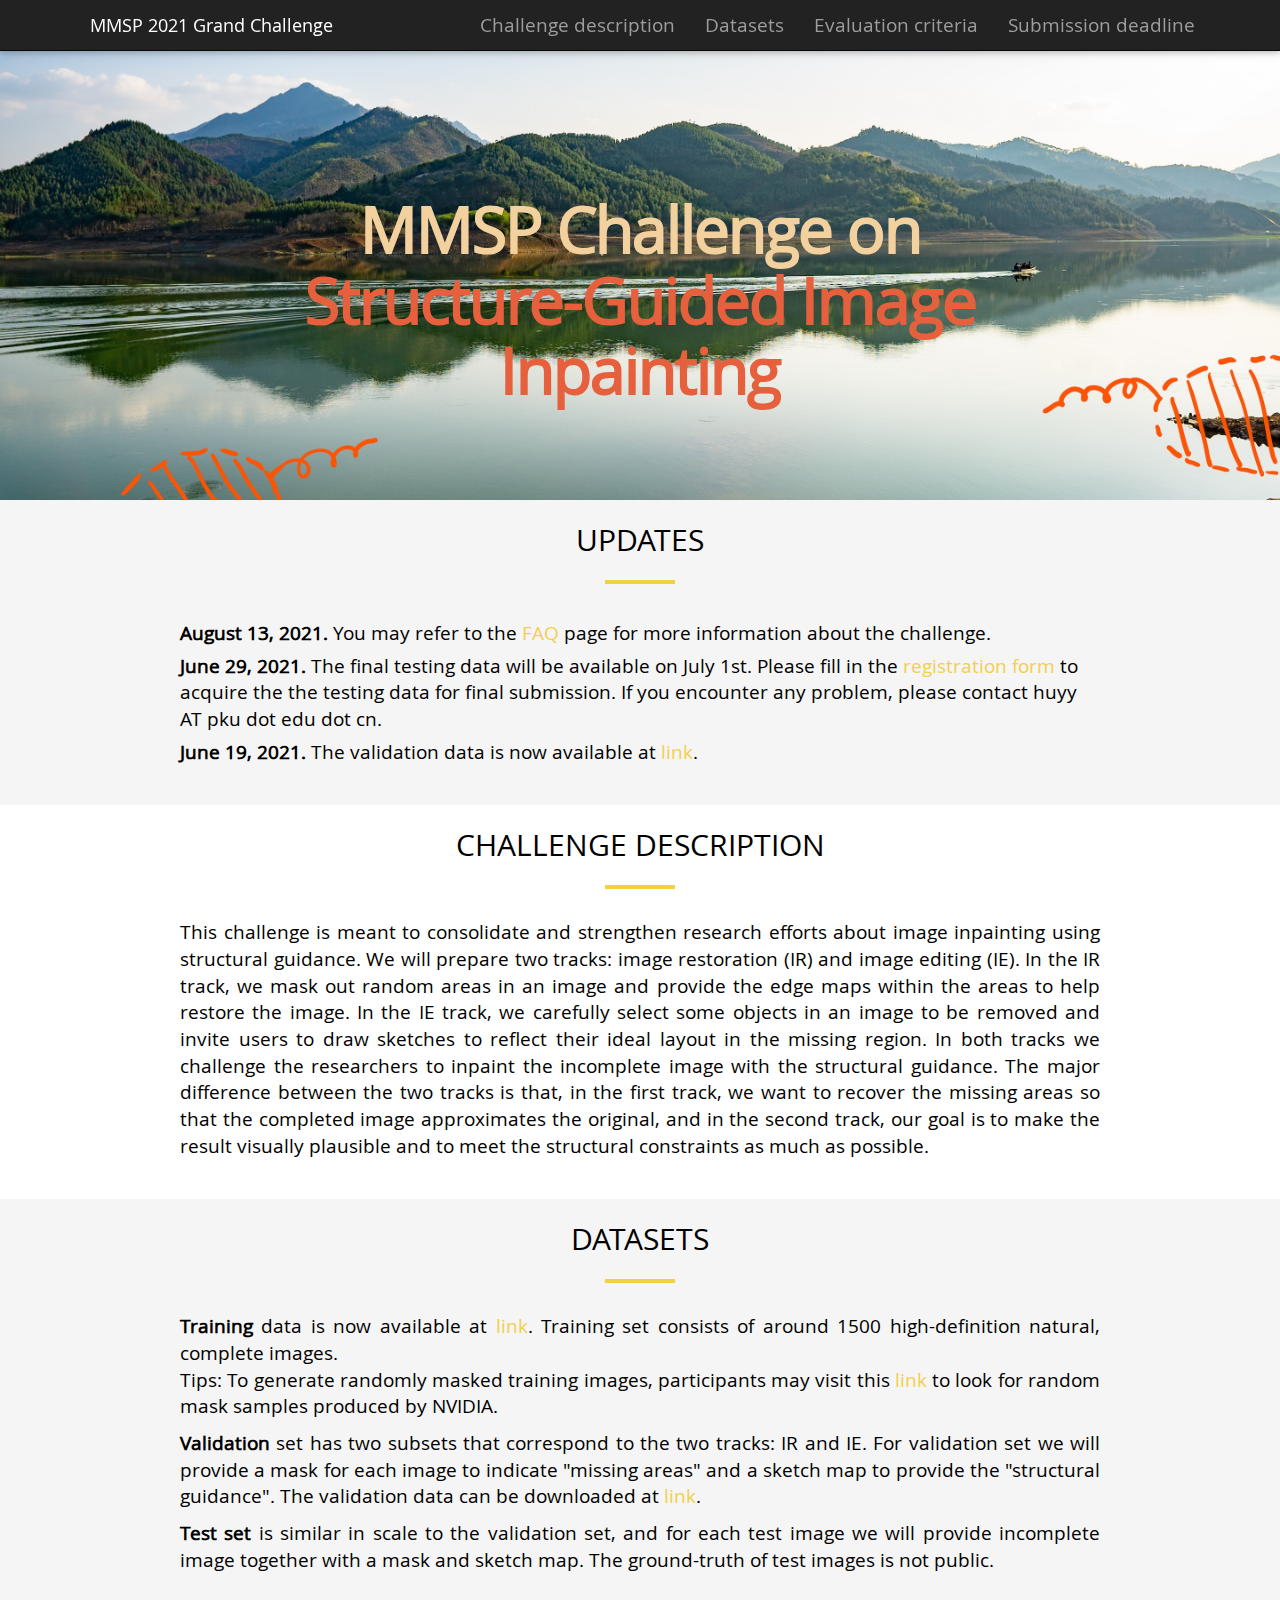
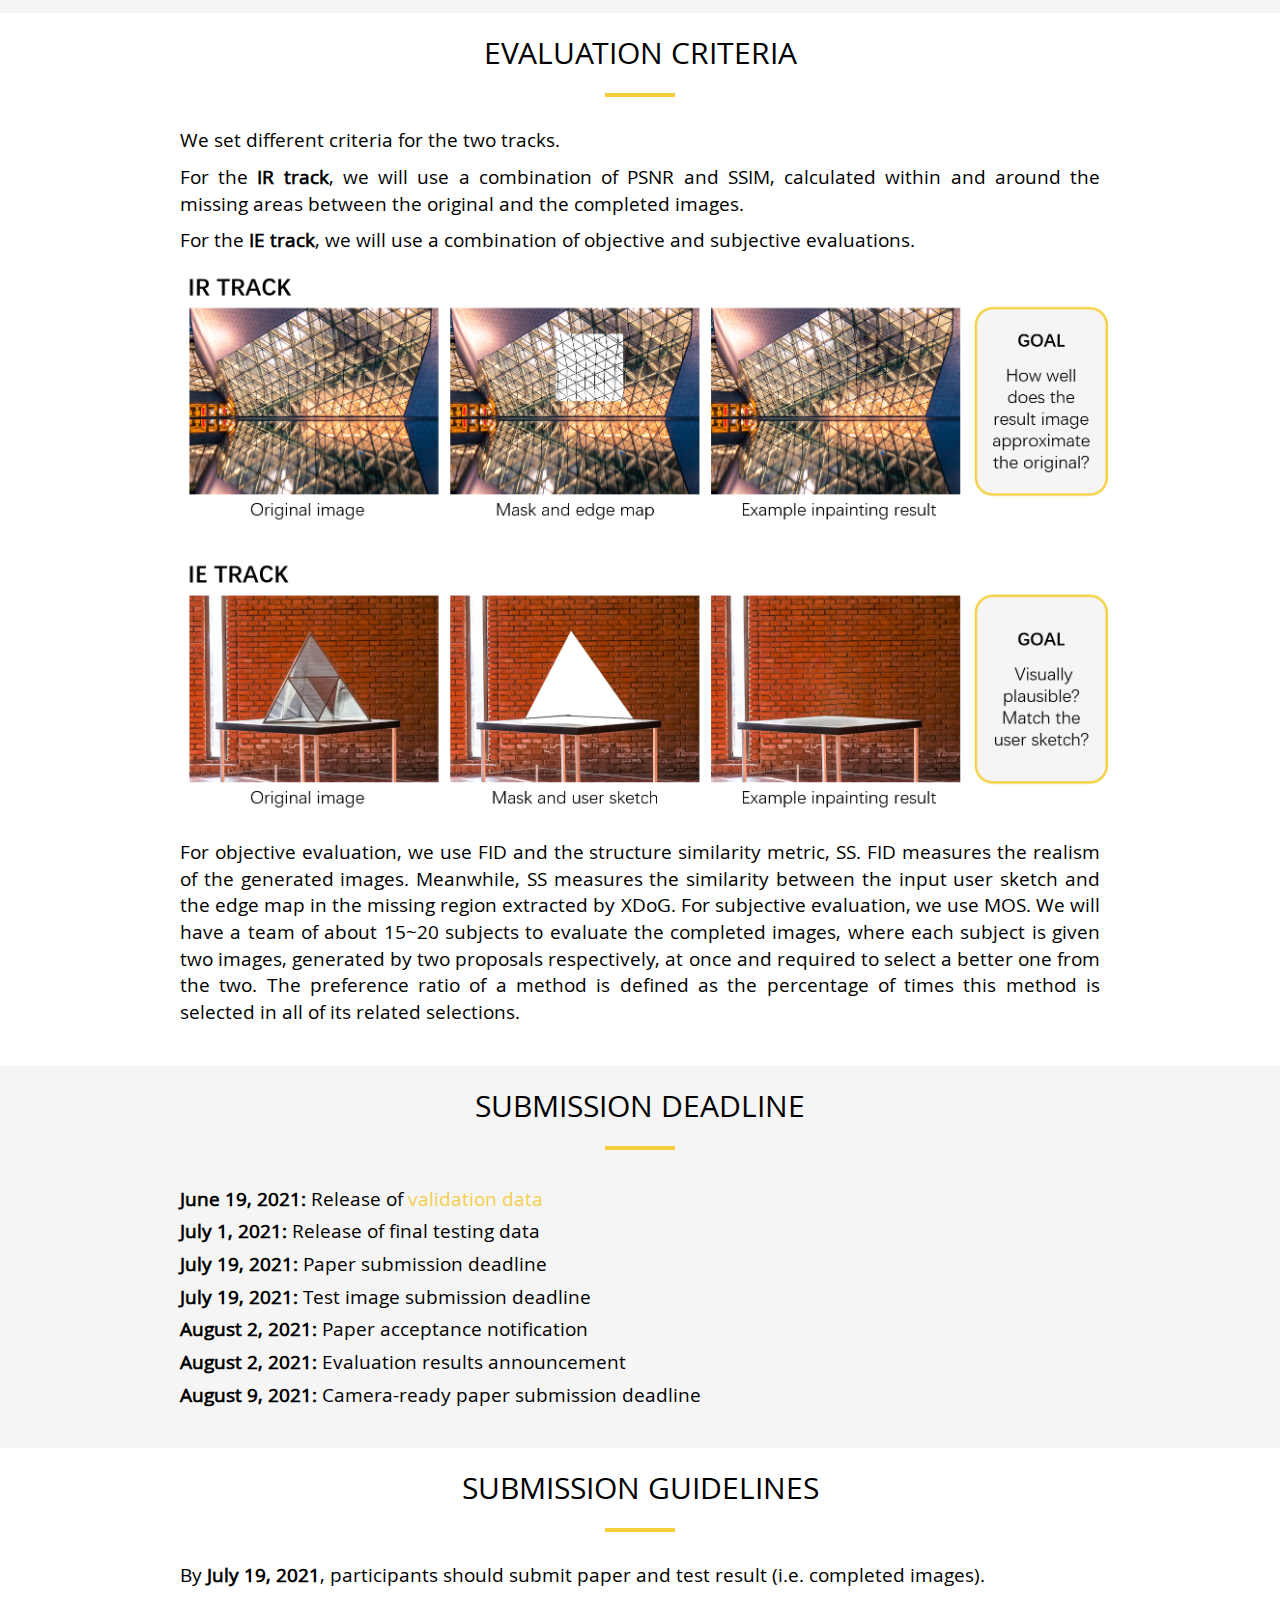
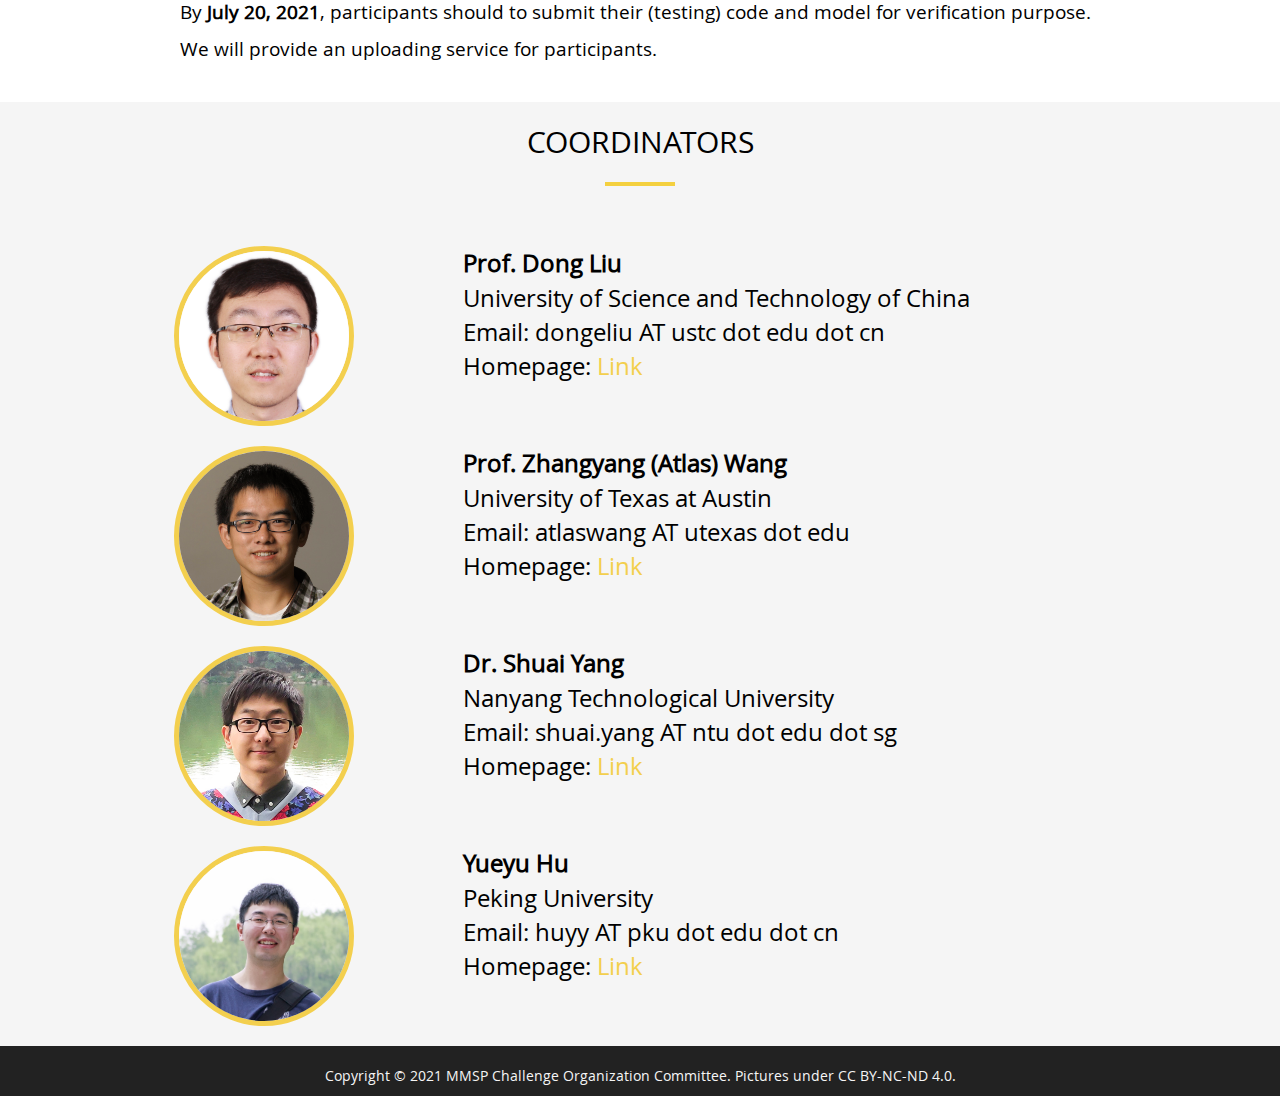
==== commit 0d071329: "update faq" ====
--- a/index.html
+++ b/index.html
@@ -63,7 +63,7 @@
                 <hr>
                 <ul class="welcome-message text-left" style="font-size: 14pt">
                     <li class="welcome-message text-left" style="padding-top: 6px;">
-                        <strong>July 19, 2021.</strong> The deadline to submit the final testing result has been extended to <strong>Sept. 14, 2021</strong>.
+                        <strong>August 13, 2021. </strong> You may refer to the <a href="faq.html">FAQ</a> page for more information about the challenge.
                     </li>
                     <li class="welcome-message text-left" style="padding-top: 6px;">
                         <strong>June 29, 2021.</strong> The final testing data will be available on July 1st. Please fill in the <a href="https://forms.office.com/Pages/ResponsePage.aspx?id=Sma9t1-6w0yuVfD7jOfeBVVWYbQhpXRIhGoTLAuZmjJUNFhQM09NNjVZM1JWOFM1UVBCVlZMS0hCWi4u">registration form</a> to acquire the the testing data for final submission. If you encounter any problem, please contact huyy AT pku dot edu dot cn.
@@ -71,7 +71,6 @@
                     <li class="welcome-message text-left" style="padding-top: 6px;">
                         <strong>June 19, 2021. </strong> The validation data is now available at <a href="https://pkueducn-my.sharepoint.com/:f:/g/personal/huyy_pku_edu_cn/EqE1CnbHujBMrFmFyt6ZHykBLwnXnH0tqKj4srxVfWJk1g?e=1H8UM7">link</a>.
                     </li>
-
                 </ul>
             </div>
             
@@ -160,21 +159,23 @@
                     <li class="welcome-message text-left" style="padding-top: 6px;">
                         <strong>July 1, 2021: </strong>Release of final testing data
                     </li>
-                    
-                    <li class="welcome-message text-left" style="padding-top: 6px;">
-                        <s>July 19, 2021: Test image submission deadline</s>
-                    </li>
-
-                    <li class="welcome-message text-left" style="padding-top: 6px;">
-                        <strong>Sept. 14, 2021: </strong>Test image submission deadline
-                    </li>
-
-                    <li class="welcome-message text-left" style="padding-top: 6px;">
-                        <strong>Oct. 5, 2021: </strong>Evaluation results announcement
-                    </li>
-
-                    <li class="welcome-message text-left" style="padding-top: 6px;">
-                        <strong>Oct. 6-8, 2021: </strong>IEEE MMSP 2021
+                    <li class="welcome-message text-left" style="padding-top: 6px;">
+                        <strong>July 19, 2021: </strong>Paper submission deadline
+                    </li>
+                    <li class="welcome-message text-left" style="padding-top: 6px;">
+                        <strong>July 19, 2021: </strong>Test image submission deadline
+                    </li>
+
+                    <li class="welcome-message text-left" style="padding-top: 6px;">
+                        <strong>August 2, 2021: </strong>Paper acceptance notification
+                    </li>
+
+                    <li class="welcome-message text-left" style="padding-top: 6px;">
+                        <strong>August 2, 2021: </strong>Evaluation results announcement
+                    </li>
+
+                    <li class="welcome-message text-left" style="padding-top: 6px;">
+                        <strong>August 9, 2021: </strong>Camera-ready paper submission deadline
                     </li>
 
                 </ul>
@@ -191,10 +192,10 @@
                 <hr>
                 <div class="welcome-message text-left" style="font-size: 14pt">
                 <p>
-                	By <strong>Sept. 14, 2021</strong>, participants should the tests result (i.e. completed images).
+                	By <strong>July 19, 2021</strong>, participants should submit paper and test result (i.e. completed images).
                 </p>
                 <p>
-                	By <strong>Sept. 15, 2021</strong>, participants should to submit their (testing) code and model for verification purpose.
+                	By <strong>July 20, 2021</strong>, participants should to submit their (testing) code and model for verification purpose.
                 </p>
                 <p>
                 	We will provide an uploading service for participants.
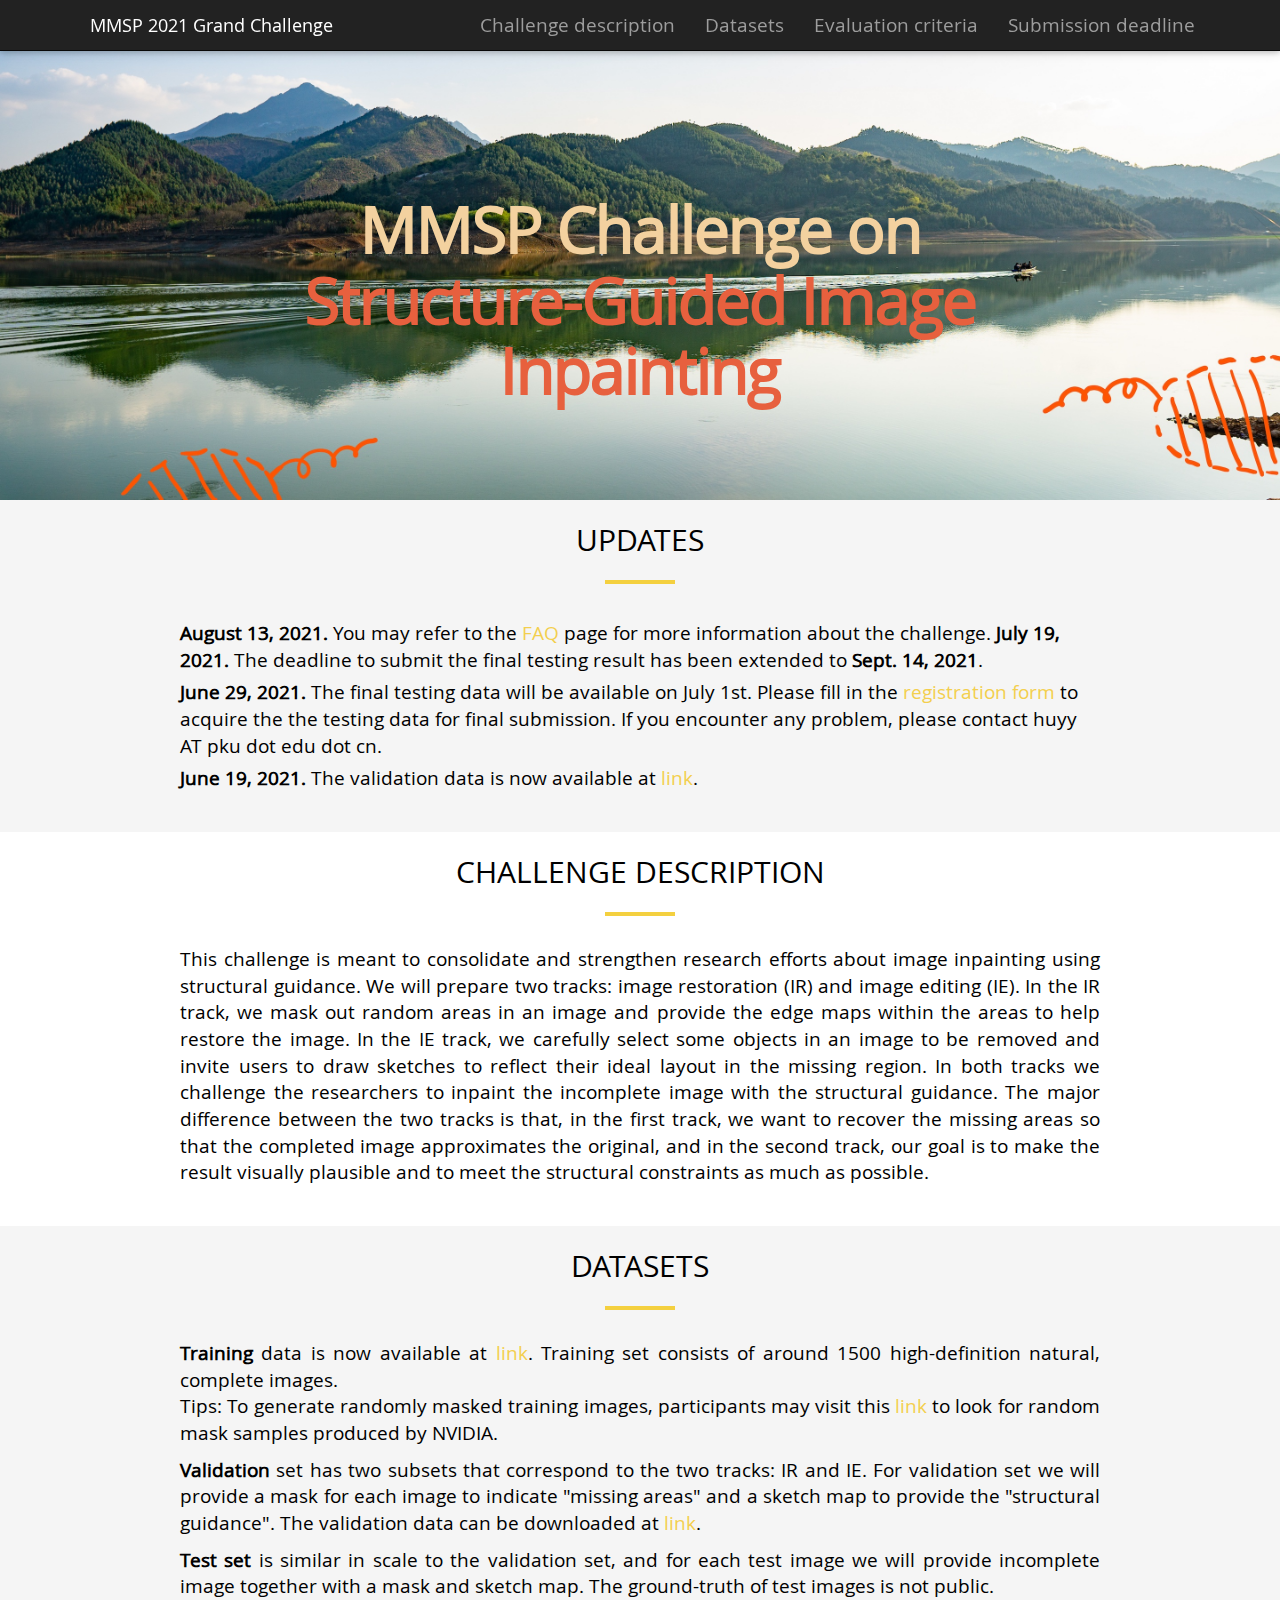
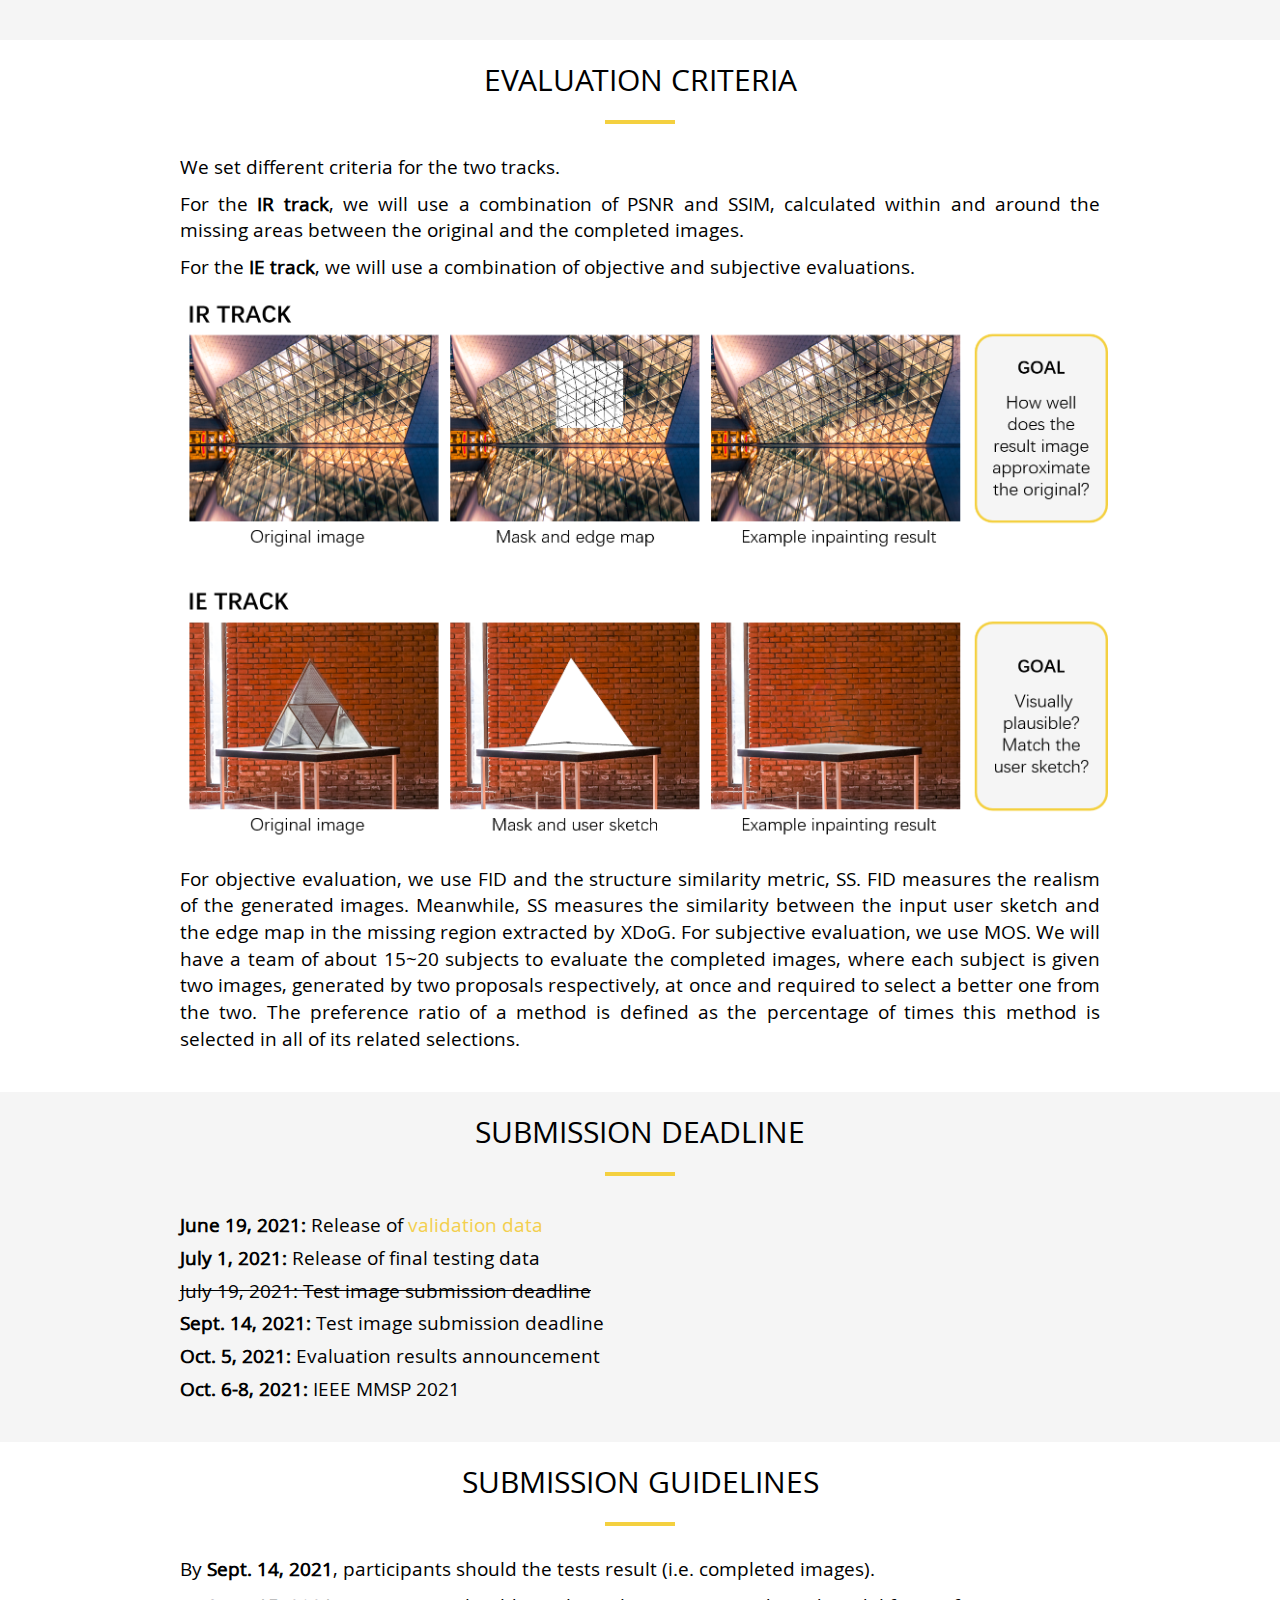
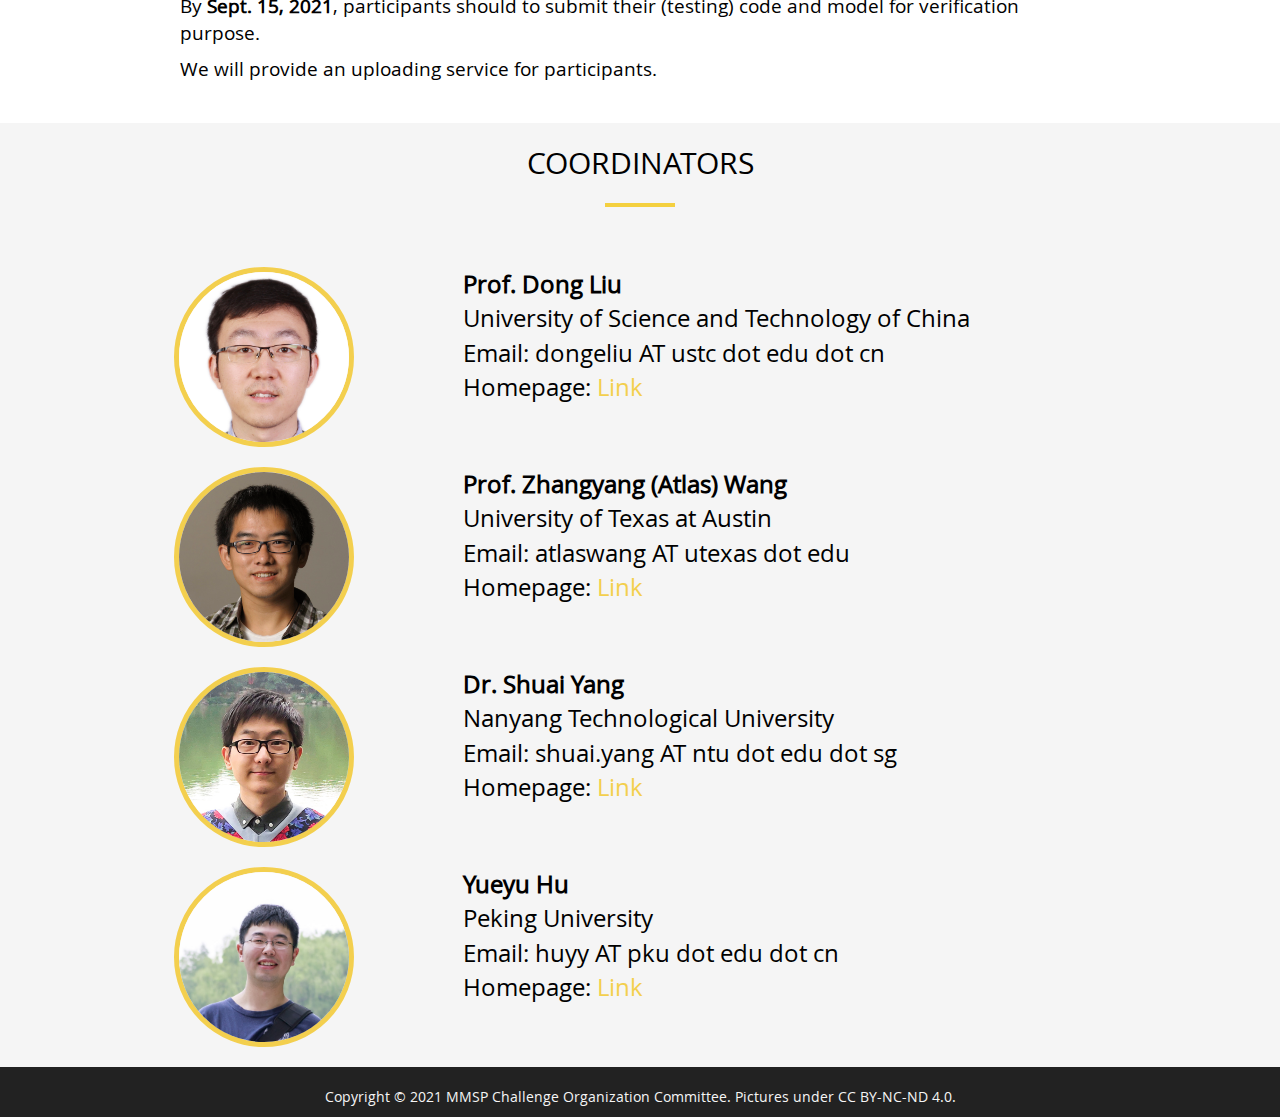
==== commit 52e7809e: "update faq" ====
--- a/index.html
+++ b/index.html
@@ -64,6 +64,7 @@
                 <ul class="welcome-message text-left" style="font-size: 14pt">
                     <li class="welcome-message text-left" style="padding-top: 6px;">
                         <strong>August 13, 2021. </strong> You may refer to the <a href="faq.html">FAQ</a> page for more information about the challenge.
+                        <strong>July 19, 2021.</strong> The deadline to submit the final testing result has been extended to <strong>Sept. 14, 2021</strong>.
                     </li>
                     <li class="welcome-message text-left" style="padding-top: 6px;">
                         <strong>June 29, 2021.</strong> The final testing data will be available on July 1st. Please fill in the <a href="https://forms.office.com/Pages/ResponsePage.aspx?id=Sma9t1-6w0yuVfD7jOfeBVVWYbQhpXRIhGoTLAuZmjJUNFhQM09NNjVZM1JWOFM1UVBCVlZMS0hCWi4u">registration form</a> to acquire the the testing data for final submission. If you encounter any problem, please contact huyy AT pku dot edu dot cn.
@@ -159,23 +160,21 @@
                     <li class="welcome-message text-left" style="padding-top: 6px;">
                         <strong>July 1, 2021: </strong>Release of final testing data
                     </li>
-                    <li class="welcome-message text-left" style="padding-top: 6px;">
-                        <strong>July 19, 2021: </strong>Paper submission deadline
-                    </li>
-                    <li class="welcome-message text-left" style="padding-top: 6px;">
-                        <strong>July 19, 2021: </strong>Test image submission deadline
-                    </li>
-
-                    <li class="welcome-message text-left" style="padding-top: 6px;">
-                        <strong>August 2, 2021: </strong>Paper acceptance notification
-                    </li>
-
-                    <li class="welcome-message text-left" style="padding-top: 6px;">
-                        <strong>August 2, 2021: </strong>Evaluation results announcement
-                    </li>
-
-                    <li class="welcome-message text-left" style="padding-top: 6px;">
-                        <strong>August 9, 2021: </strong>Camera-ready paper submission deadline
+                    
+                    <li class="welcome-message text-left" style="padding-top: 6px;">
+                        <s>July 19, 2021: Test image submission deadline</s>
+                    </li>
+
+                    <li class="welcome-message text-left" style="padding-top: 6px;">
+                        <strong>Sept. 14, 2021: </strong>Test image submission deadline
+                    </li>
+
+                    <li class="welcome-message text-left" style="padding-top: 6px;">
+                        <strong>Oct. 5, 2021: </strong>Evaluation results announcement
+                    </li>
+
+                    <li class="welcome-message text-left" style="padding-top: 6px;">
+                        <strong>Oct. 6-8, 2021: </strong>IEEE MMSP 2021
                     </li>
 
                 </ul>
@@ -192,10 +191,10 @@
                 <hr>
                 <div class="welcome-message text-left" style="font-size: 14pt">
                 <p>
-                	By <strong>July 19, 2021</strong>, participants should submit paper and test result (i.e. completed images).
+                	By <strong>Sept. 14, 2021</strong>, participants should the tests result (i.e. completed images).
                 </p>
                 <p>
-                	By <strong>July 20, 2021</strong>, participants should to submit their (testing) code and model for verification purpose.
+                	By <strong>Sept. 15, 2021</strong>, participants should to submit their (testing) code and model for verification purpose.
                 </p>
                 <p>
                 	We will provide an uploading service for participants.
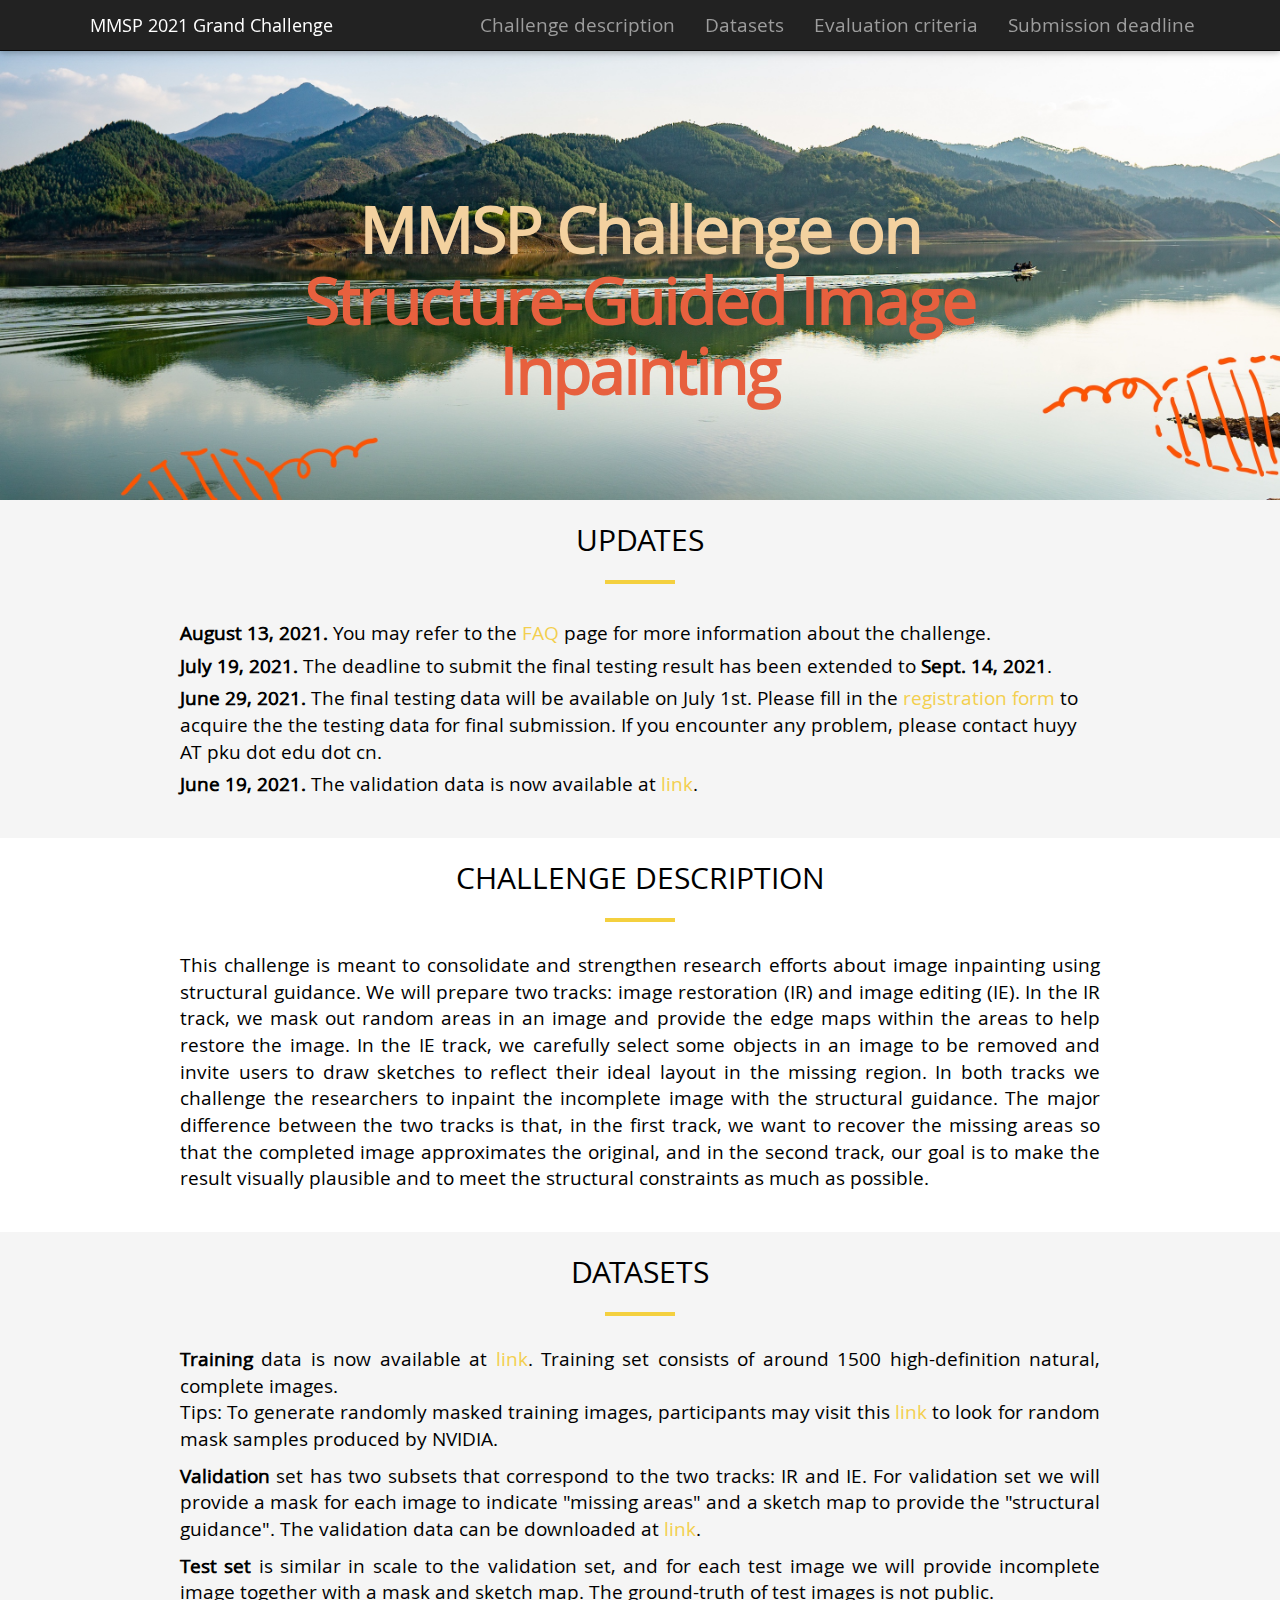
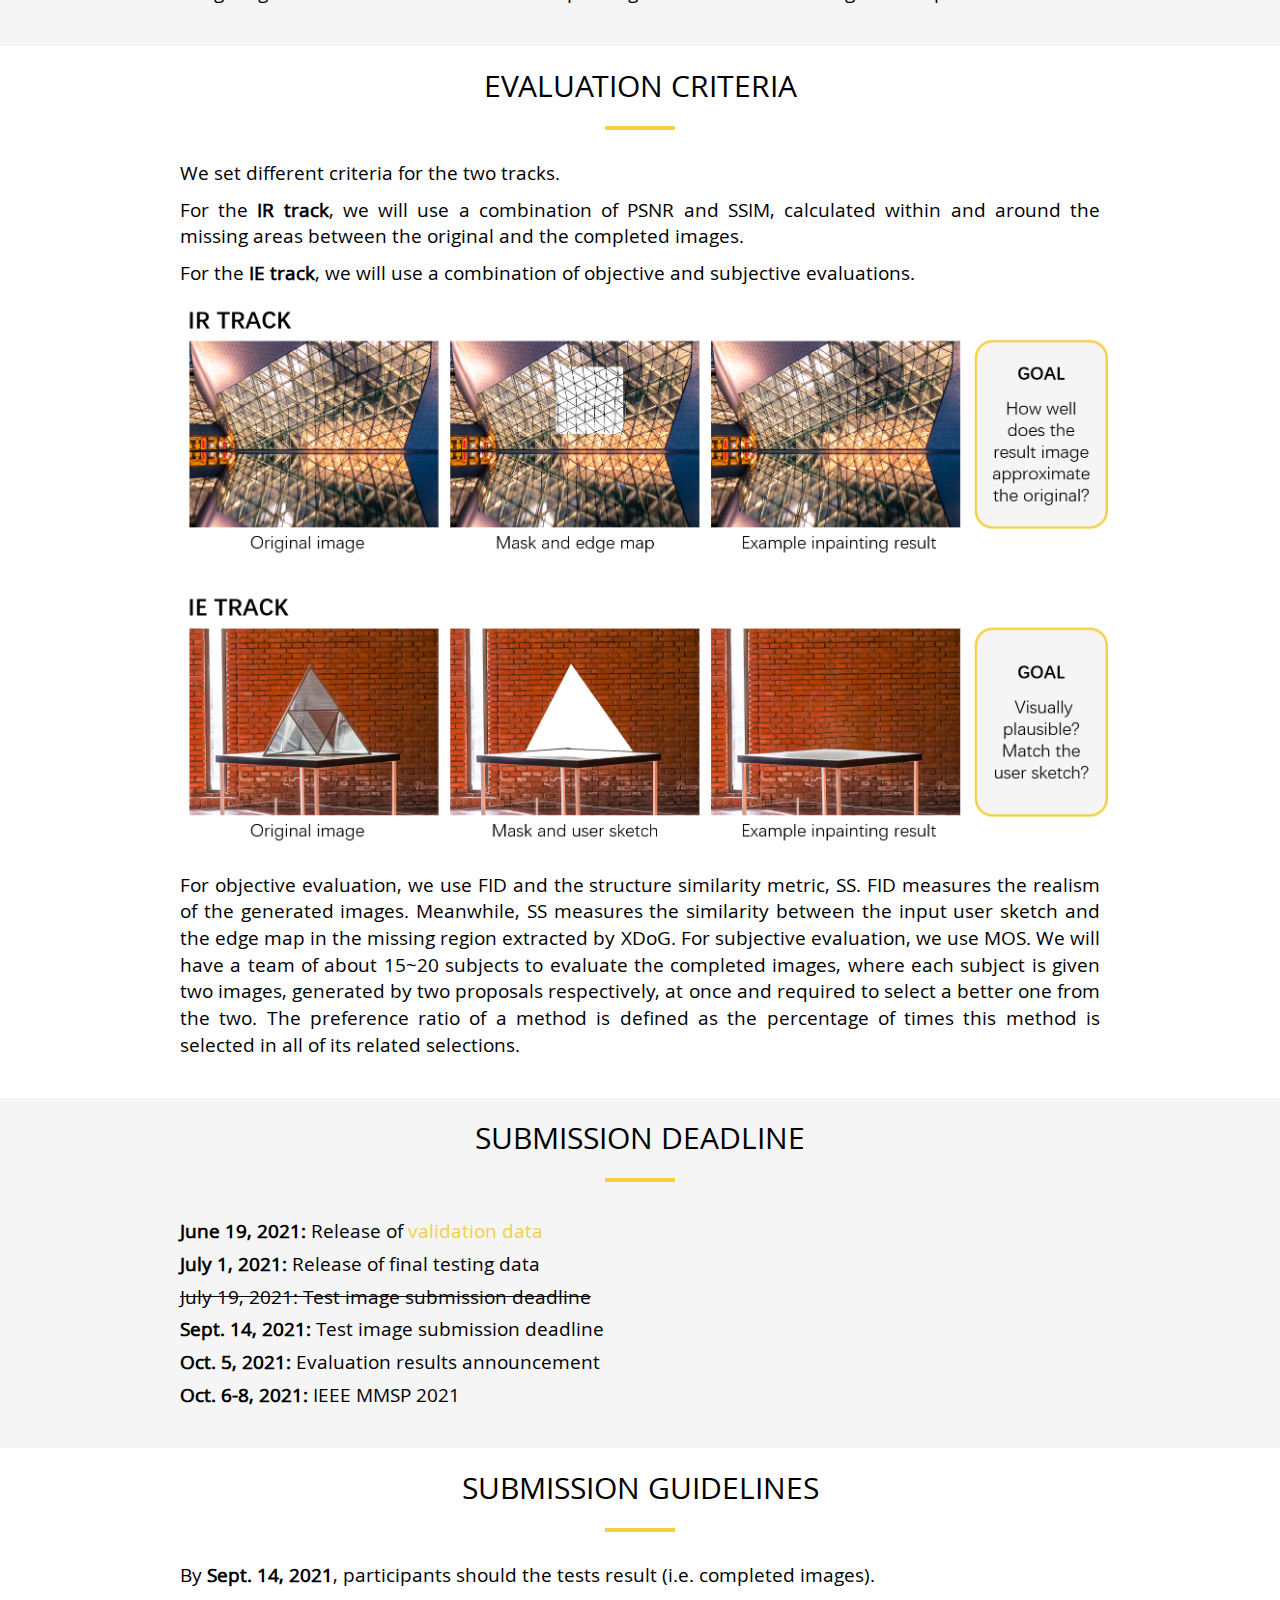
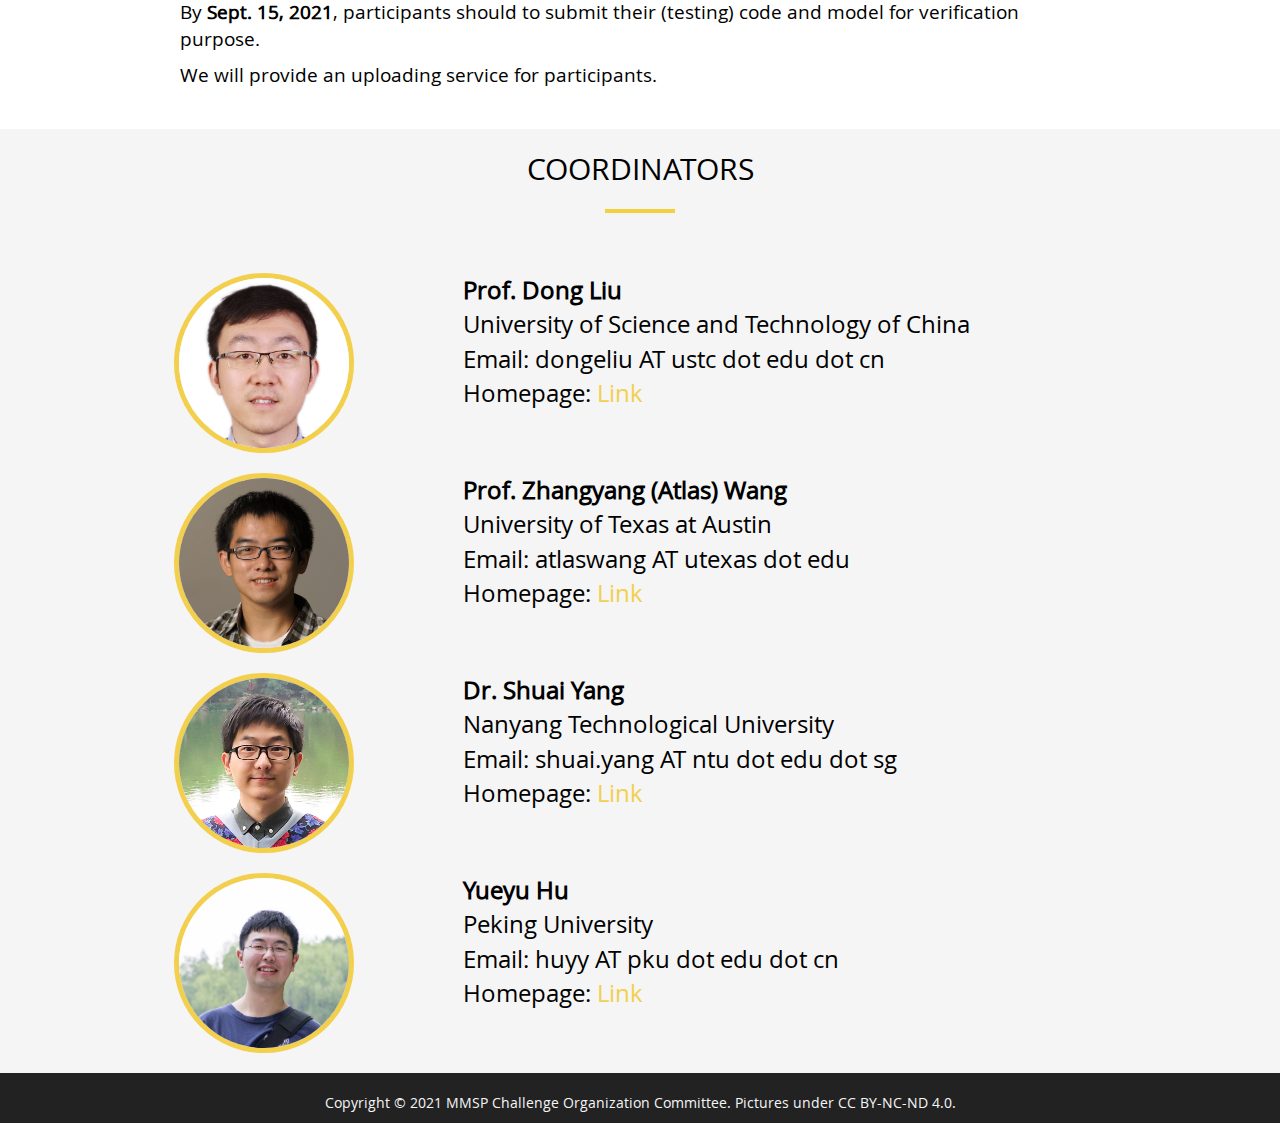
==== commit 9469b94f: "update faq" ====
--- a/index.html
+++ b/index.html
@@ -64,6 +64,8 @@
                 <ul class="welcome-message text-left" style="font-size: 14pt">
                     <li class="welcome-message text-left" style="padding-top: 6px;">
                         <strong>August 13, 2021. </strong> You may refer to the <a href="faq.html">FAQ</a> page for more information about the challenge.
+                    </li>
+                    <li class="welcome-message text-left" style="padding-top: 6px;">
                         <strong>July 19, 2021.</strong> The deadline to submit the final testing result has been extended to <strong>Sept. 14, 2021</strong>.
                     </li>
                     <li class="welcome-message text-left" style="padding-top: 6px;">
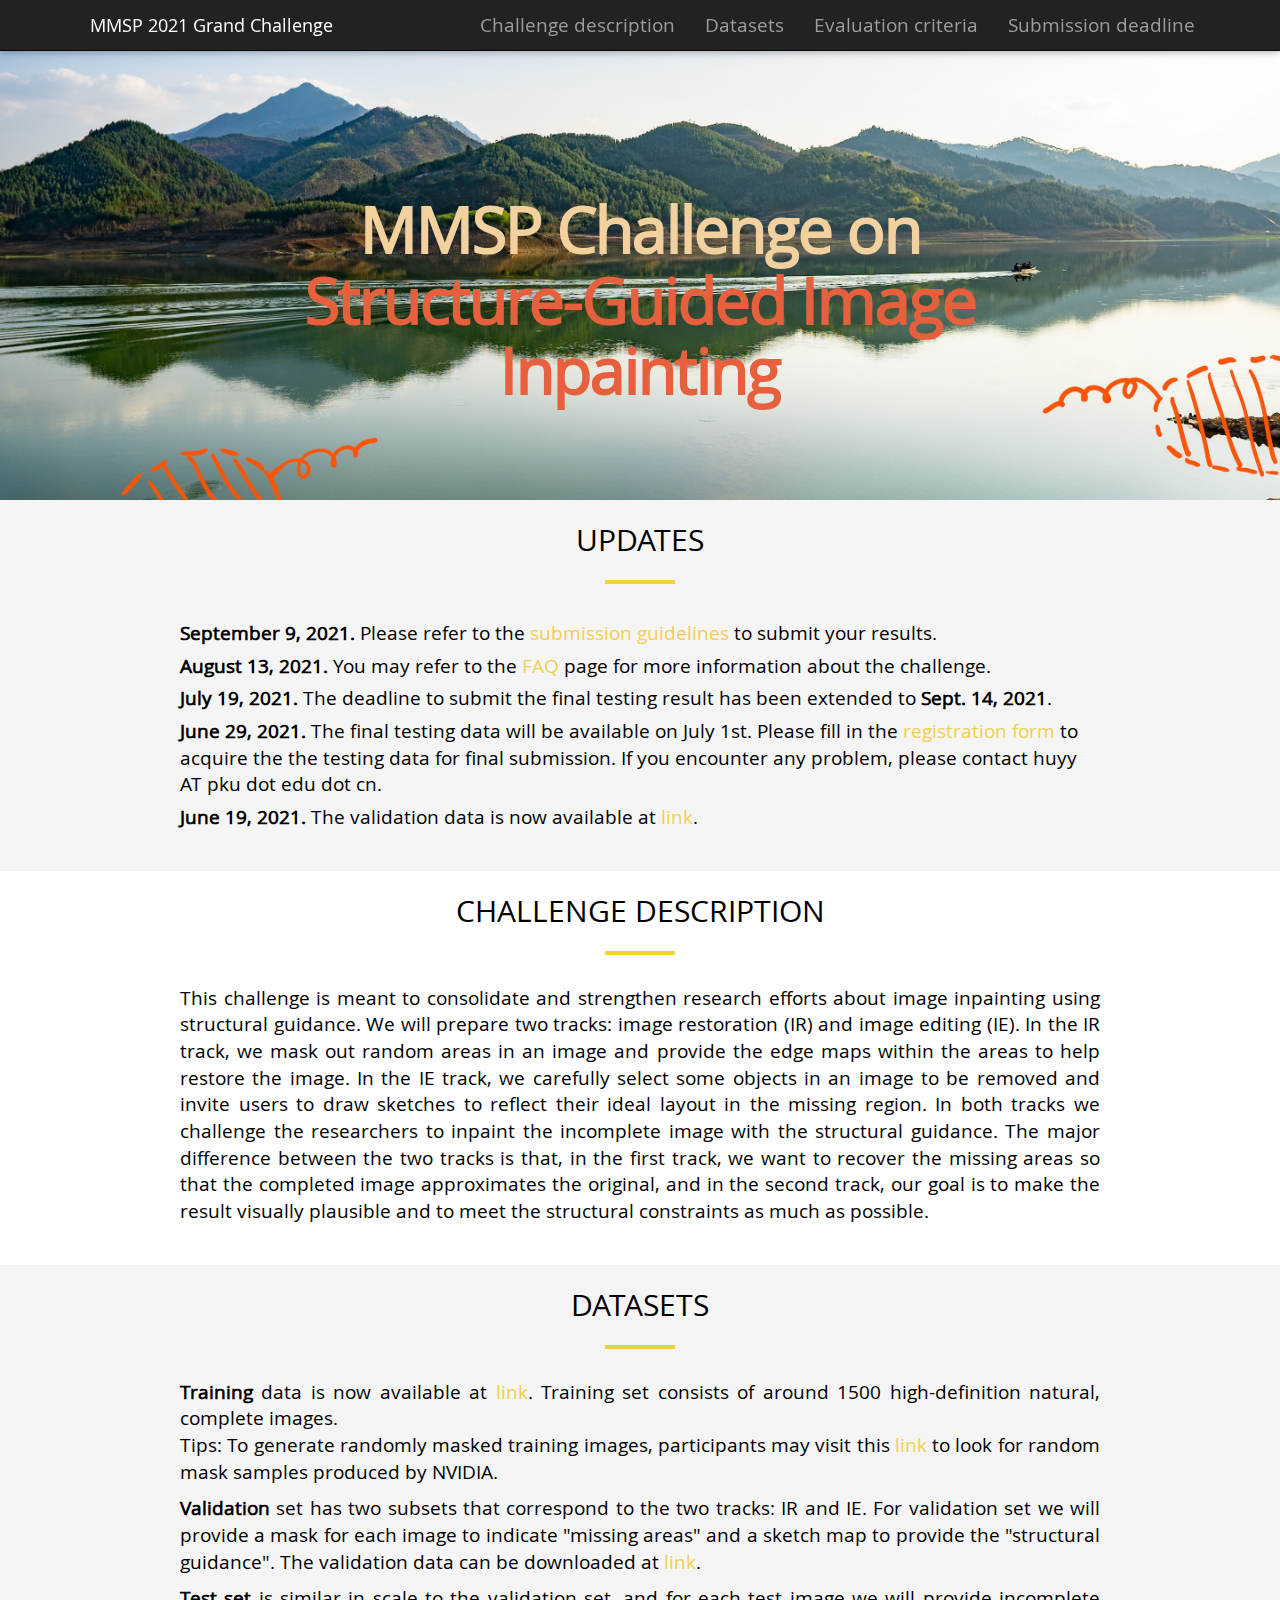
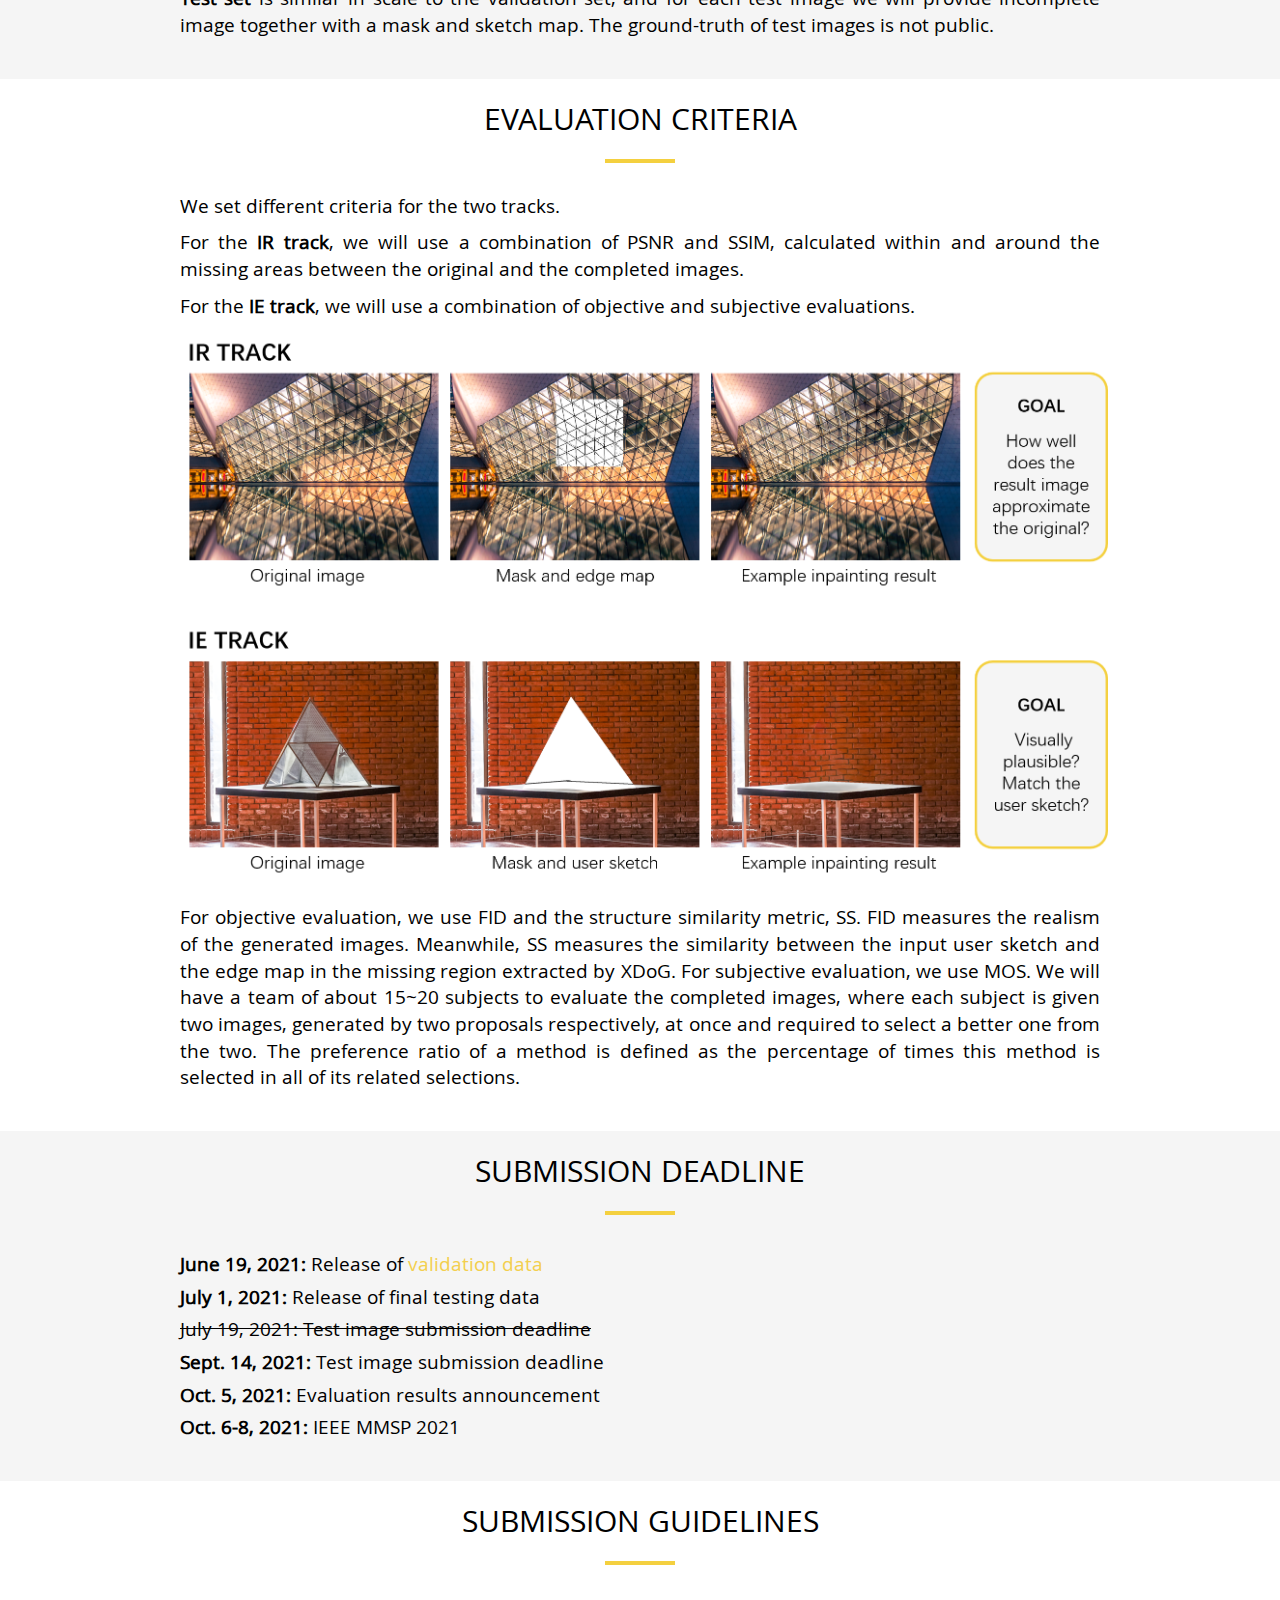
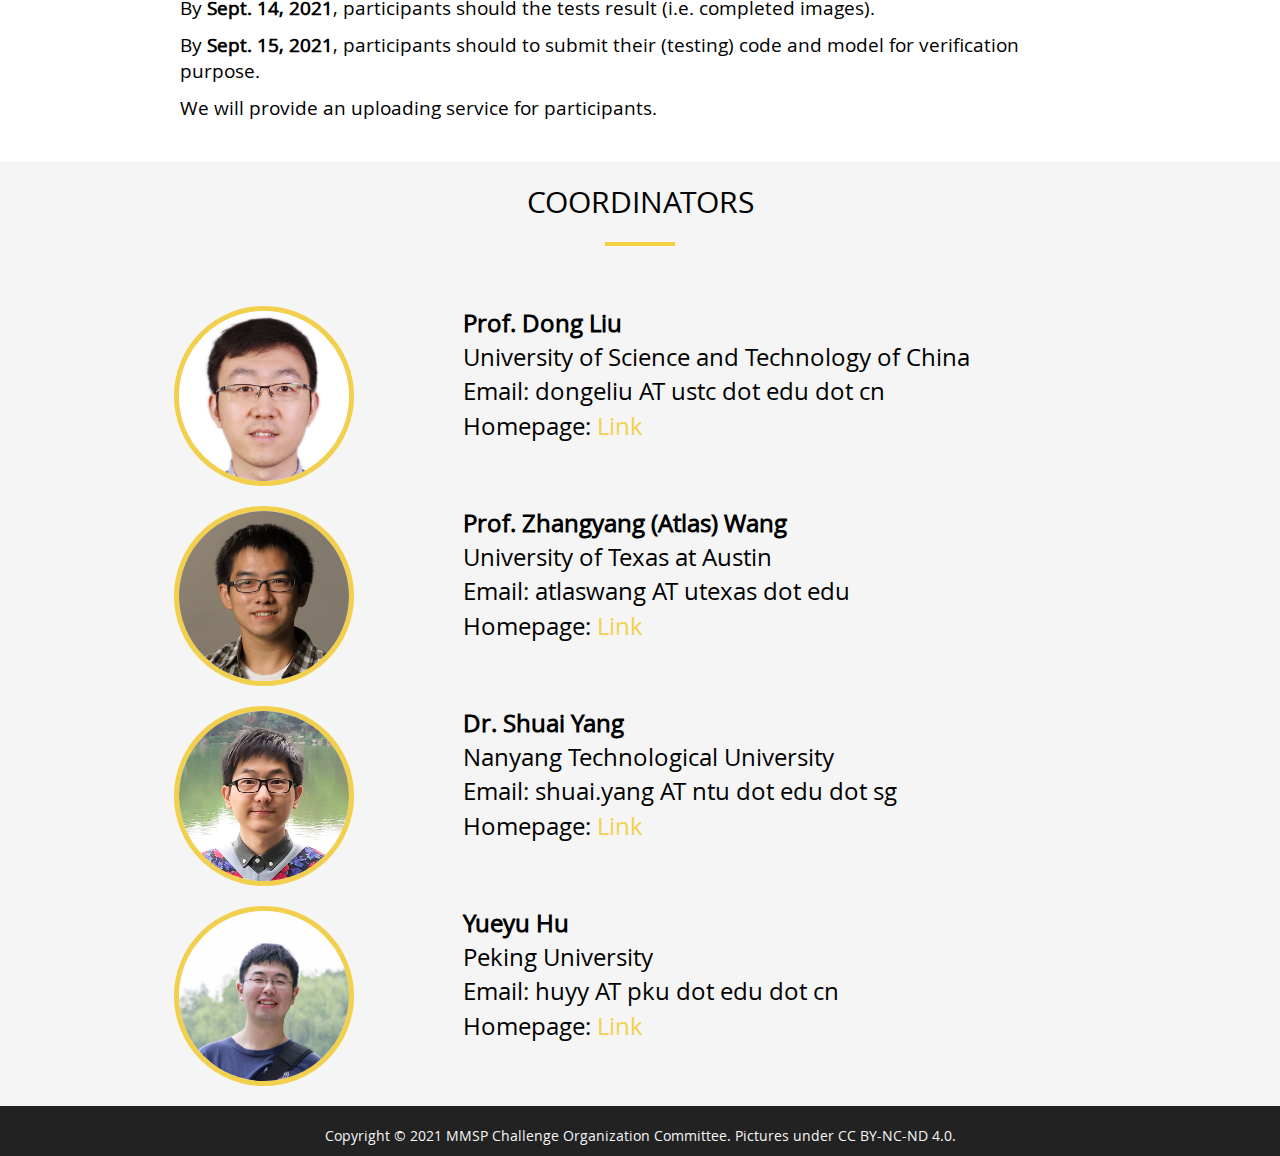
==== commit 3be0f7cb: "update submit" ====
--- a/index.html
+++ b/index.html
@@ -63,13 +63,16 @@
                 <hr>
                 <ul class="welcome-message text-left" style="font-size: 14pt">
                     <li class="welcome-message text-left" style="padding-top: 6px;">
+                        <strong>September 9, 2021. </strong> Please refer to the <a href="faq.html">submission guidelines</a> to submit your results.
+                    </li>
+                    <li class="welcome-message text-left" style="padding-top: 6px;">
                         <strong>August 13, 2021. </strong> You may refer to the <a href="faq.html">FAQ</a> page for more information about the challenge.
                     </li>
                     <li class="welcome-message text-left" style="padding-top: 6px;">
                         <strong>July 19, 2021.</strong> The deadline to submit the final testing result has been extended to <strong>Sept. 14, 2021</strong>.
                     </li>
                     <li class="welcome-message text-left" style="padding-top: 6px;">
-                        <strong>June 29, 2021.</strong> The final testing data will be available on July 1st. Please fill in the <a href="https://forms.office.com/Pages/ResponsePage.aspx?id=Sma9t1-6w0yuVfD7jOfeBVVWYbQhpXRIhGoTLAuZmjJUNFhQM09NNjVZM1JWOFM1UVBCVlZMS0hCWi4u">registration form</a> to acquire the the testing data for final submission. If you encounter any problem, please contact huyy AT pku dot edu dot cn.
+                        <strong>June 29, 2021.</strong> The final testing data will be available on July 1st. Please fill in the <a href="https://forms.office.com/Pages/ResponsePage.aspx?id=DQSIkWdsW0yxEjajBLZtrQAAAAAAAAAAAAa__aswwlZUNDRCWTczQ0wzREw0OTZWTUFSVEc0WEM3NC4u">registration form</a> to acquire the the testing data for final submission. If you encounter any problem, please contact huyy AT pku dot edu dot cn.
                     </li>
                     <li class="welcome-message text-left" style="padding-top: 6px;">
                         <strong>June 19, 2021. </strong> The validation data is now available at <a href="https://pkueducn-my.sharepoint.com/:f:/g/personal/huyy_pku_edu_cn/EqE1CnbHujBMrFmFyt6ZHykBLwnXnH0tqKj4srxVfWJk1g?e=1H8UM7">link</a>.
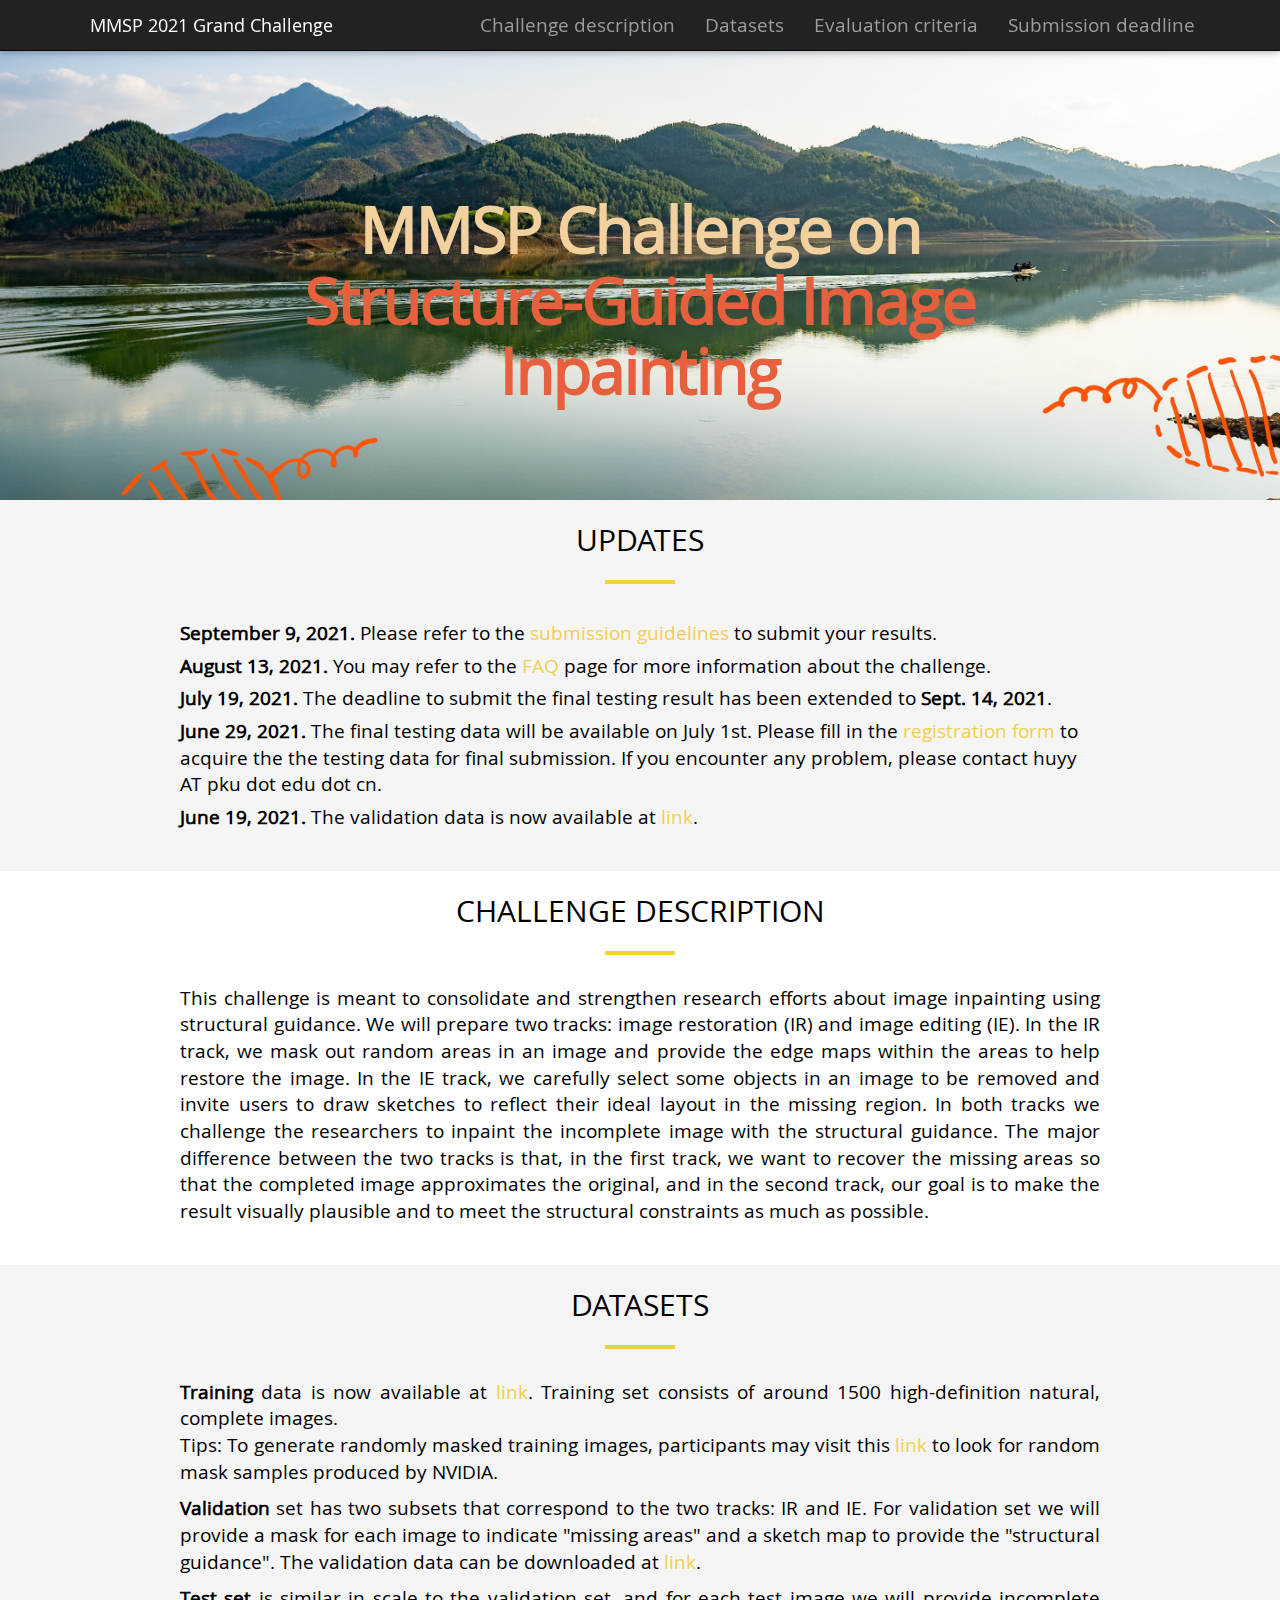
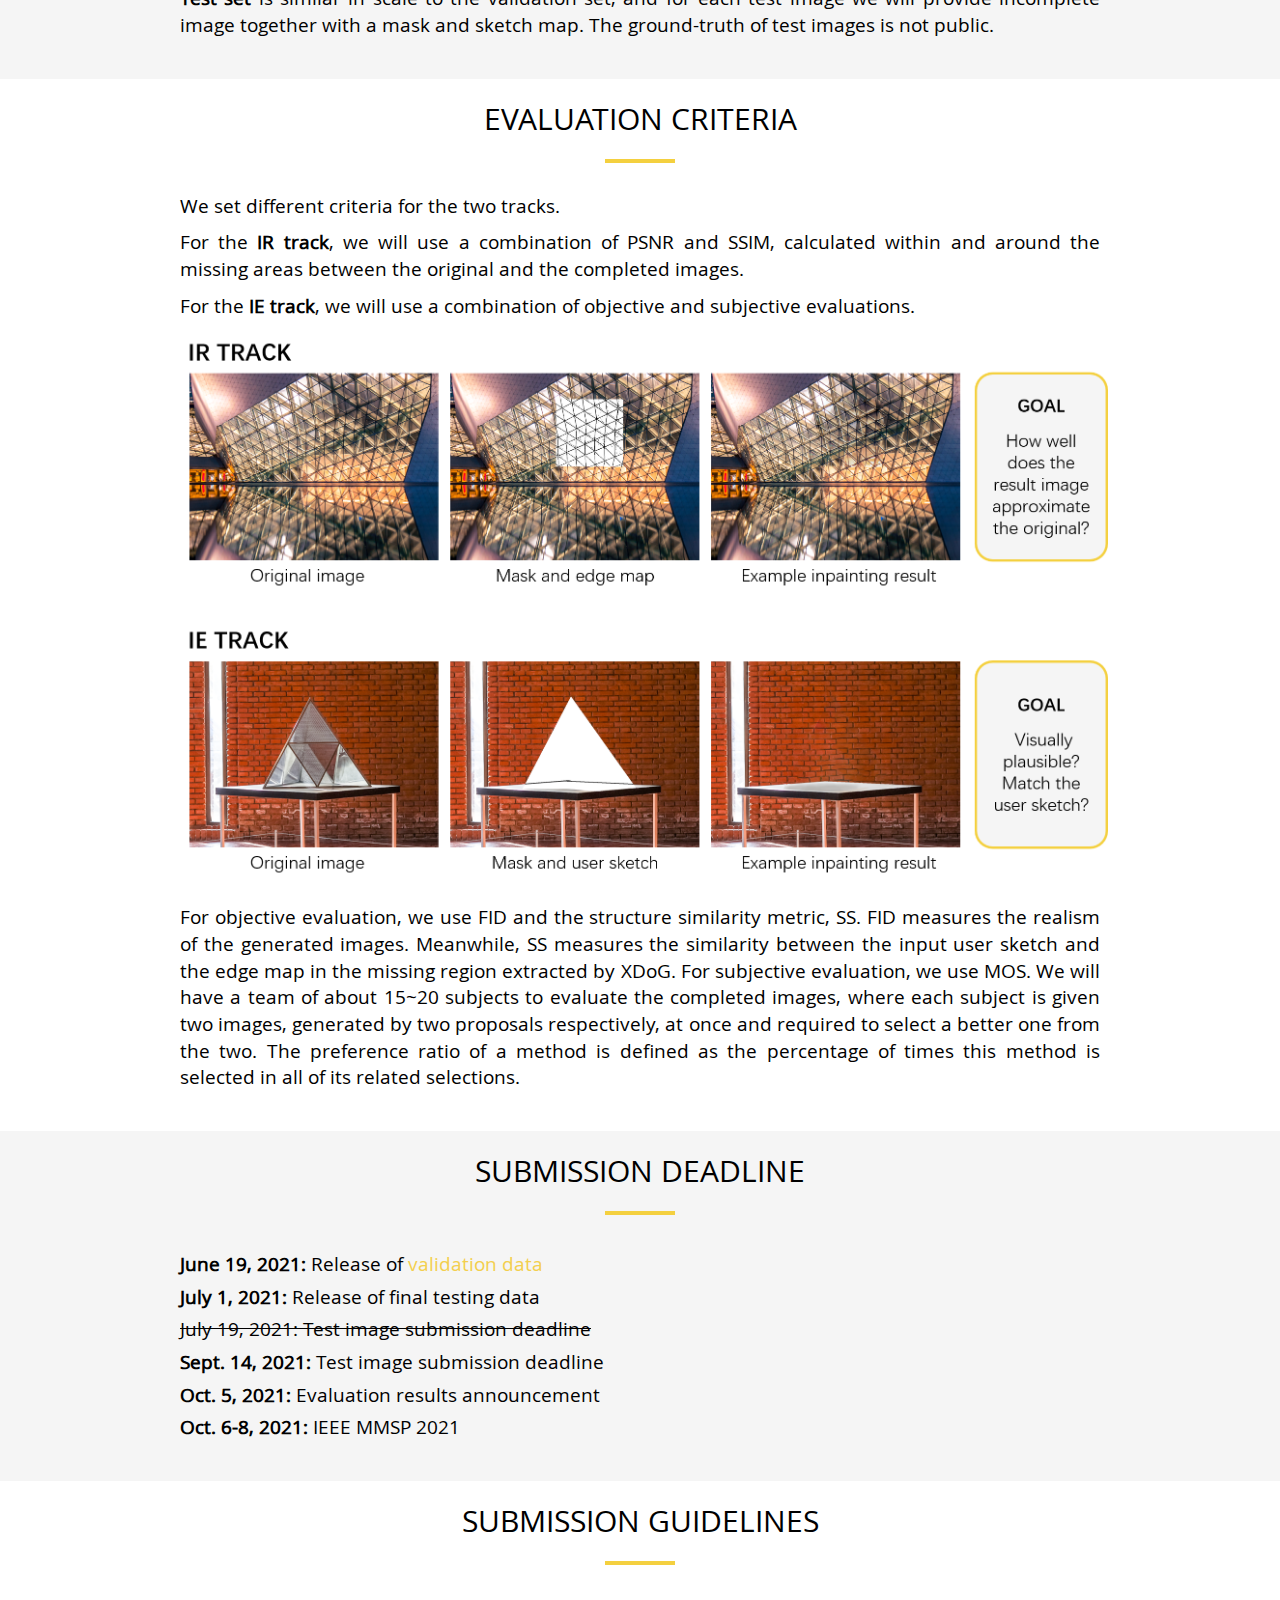
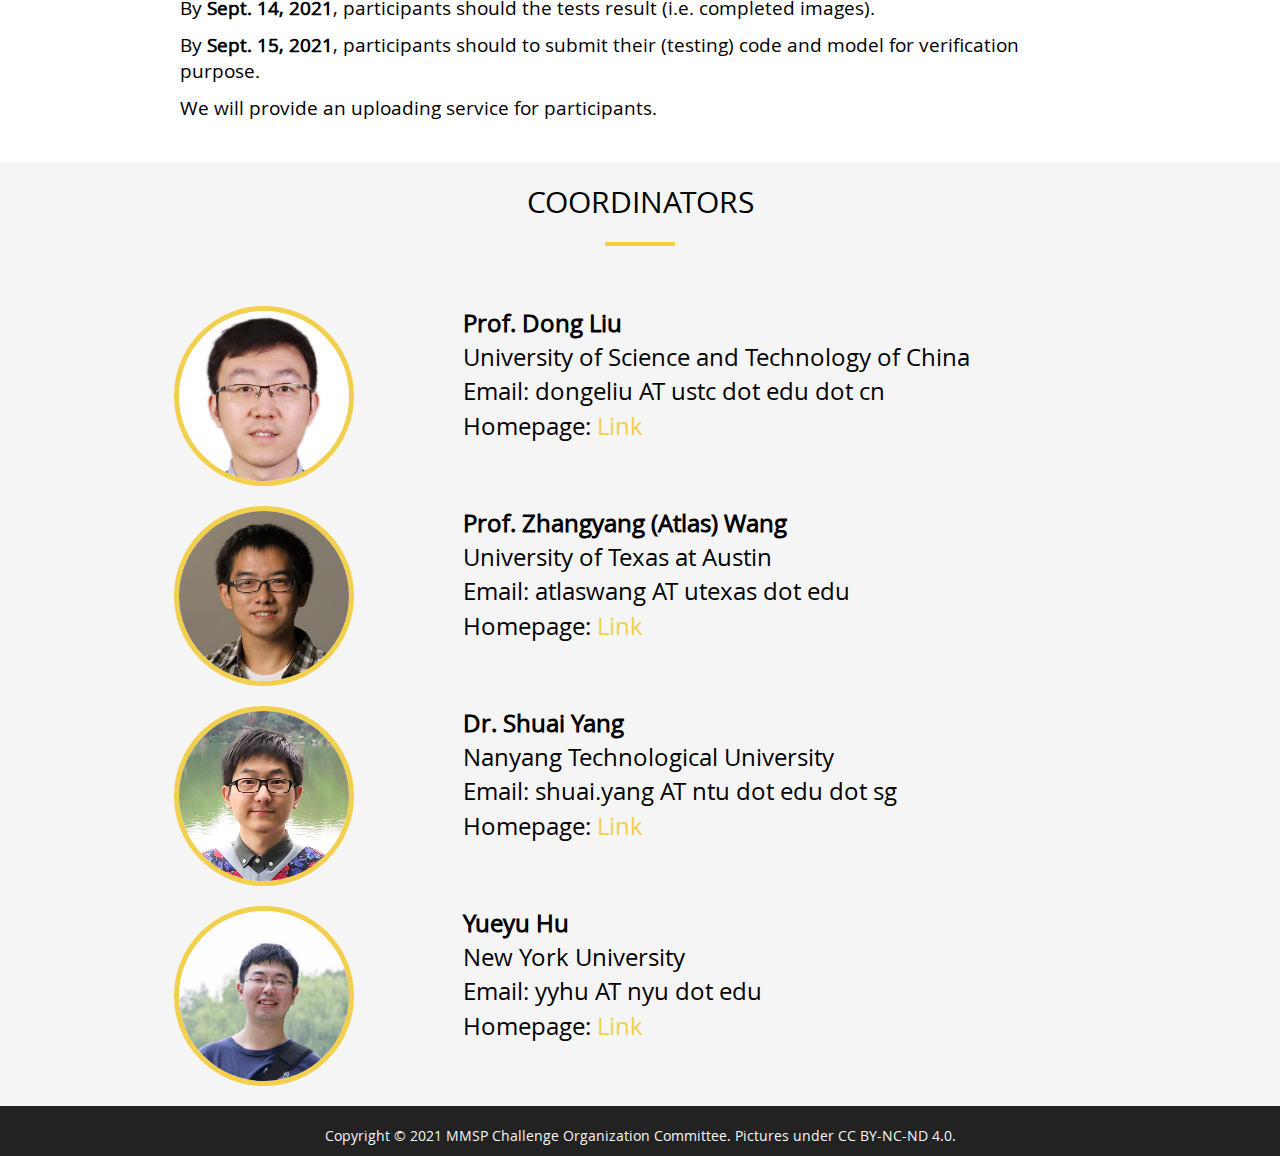
==== commit a76f6ae9: "update" ====
--- a/index.html
+++ b/index.html
@@ -264,8 +264,8 @@
                 </div>
                 <div class="col-lg-7" style="font-size: x-large">
                     <strong>Yueyu Hu<br>
-                    </strong>Peking University<br>
-                    Email: huyy AT pku dot edu dot cn<br>
+                    </strong>New York University<br>
+                    Email: yyhu AT nyu dot edu<br>
 					Homepage: <a href="https://huzi96.github.io/">Link</a><br>
                 </div>
             </div>
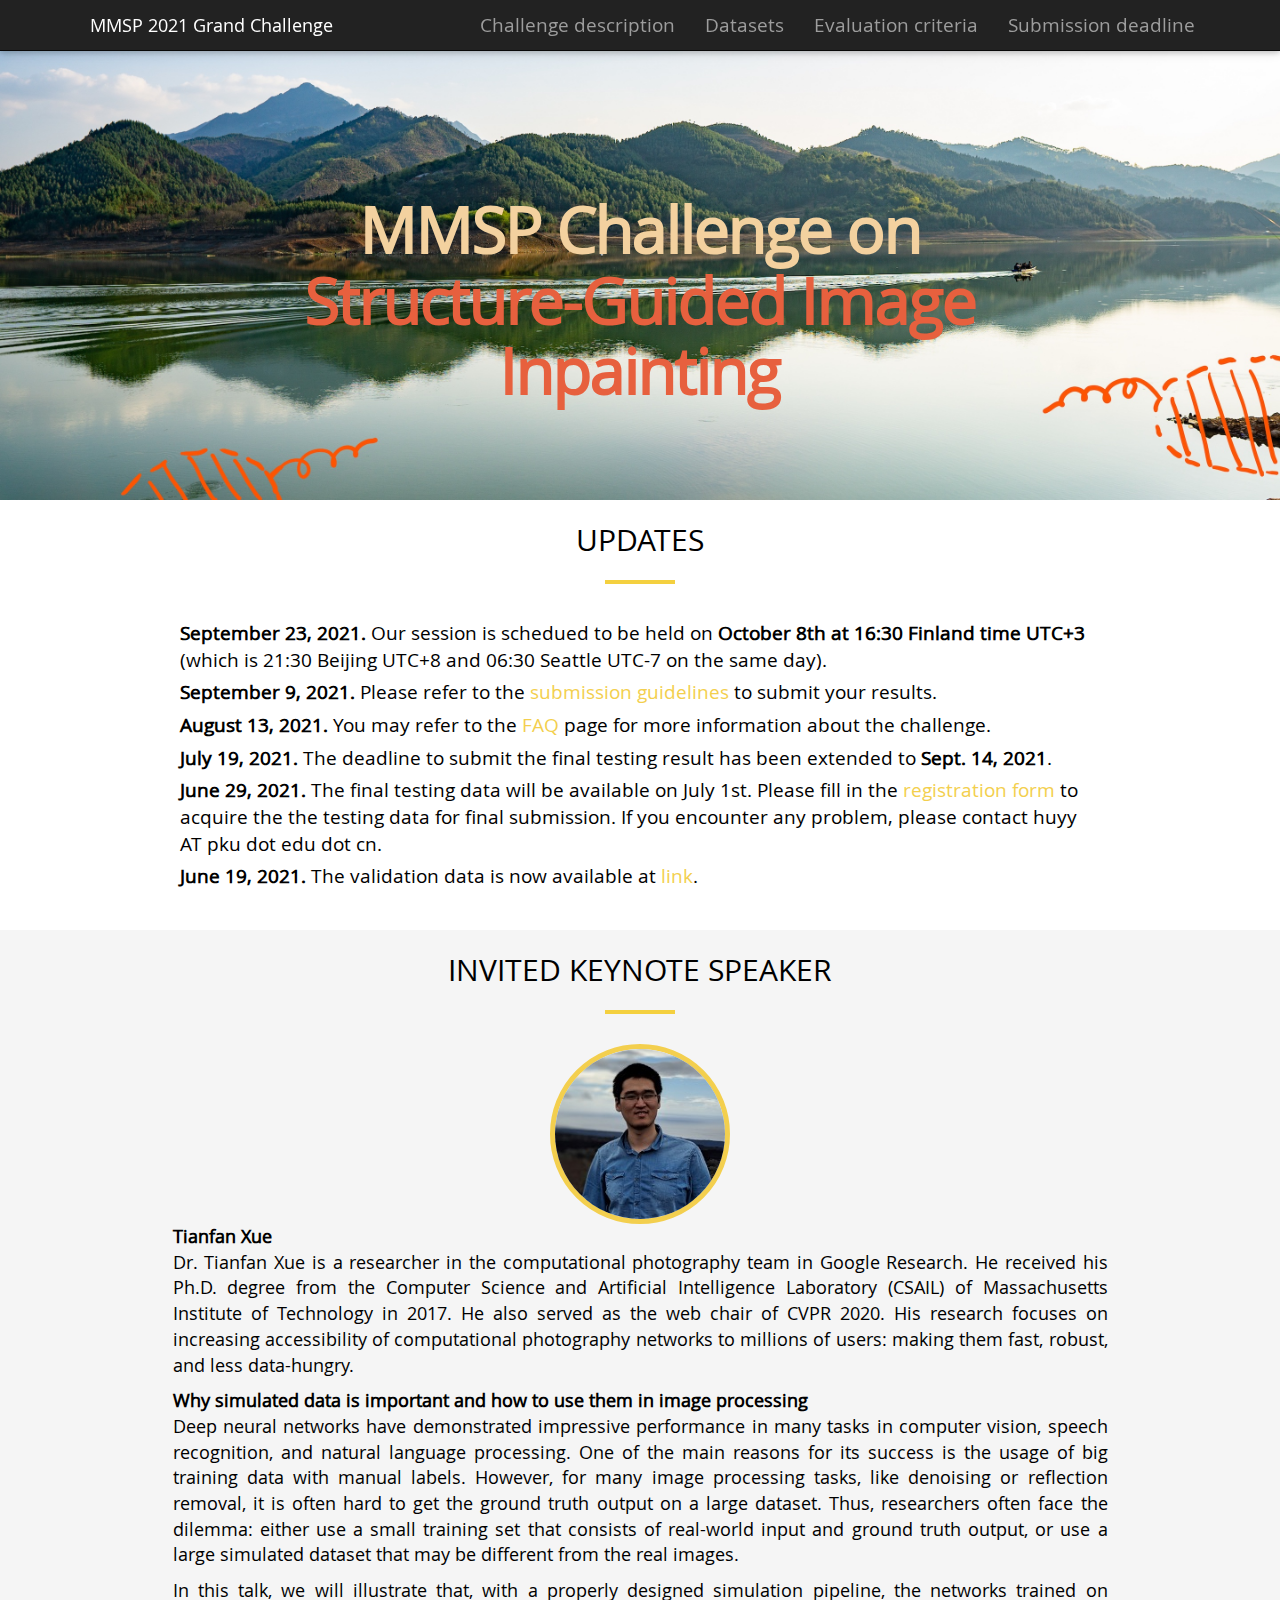
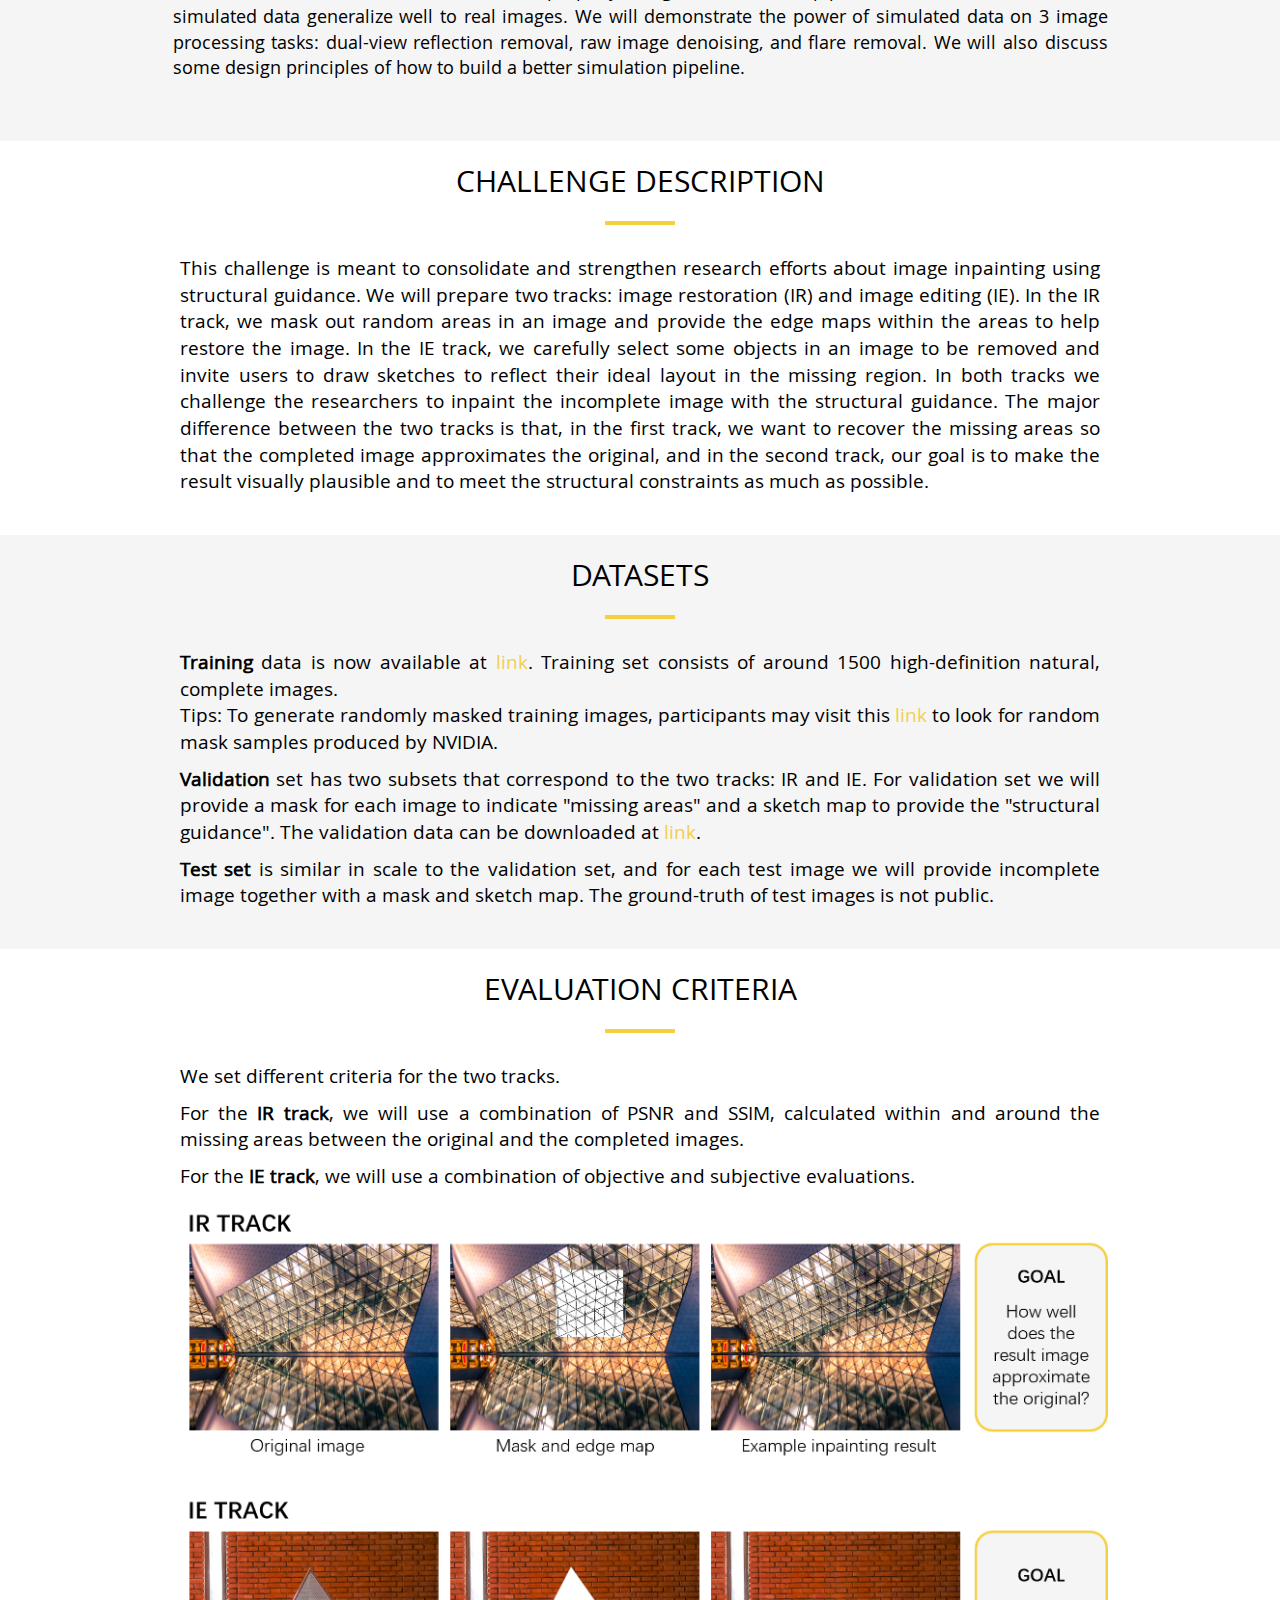
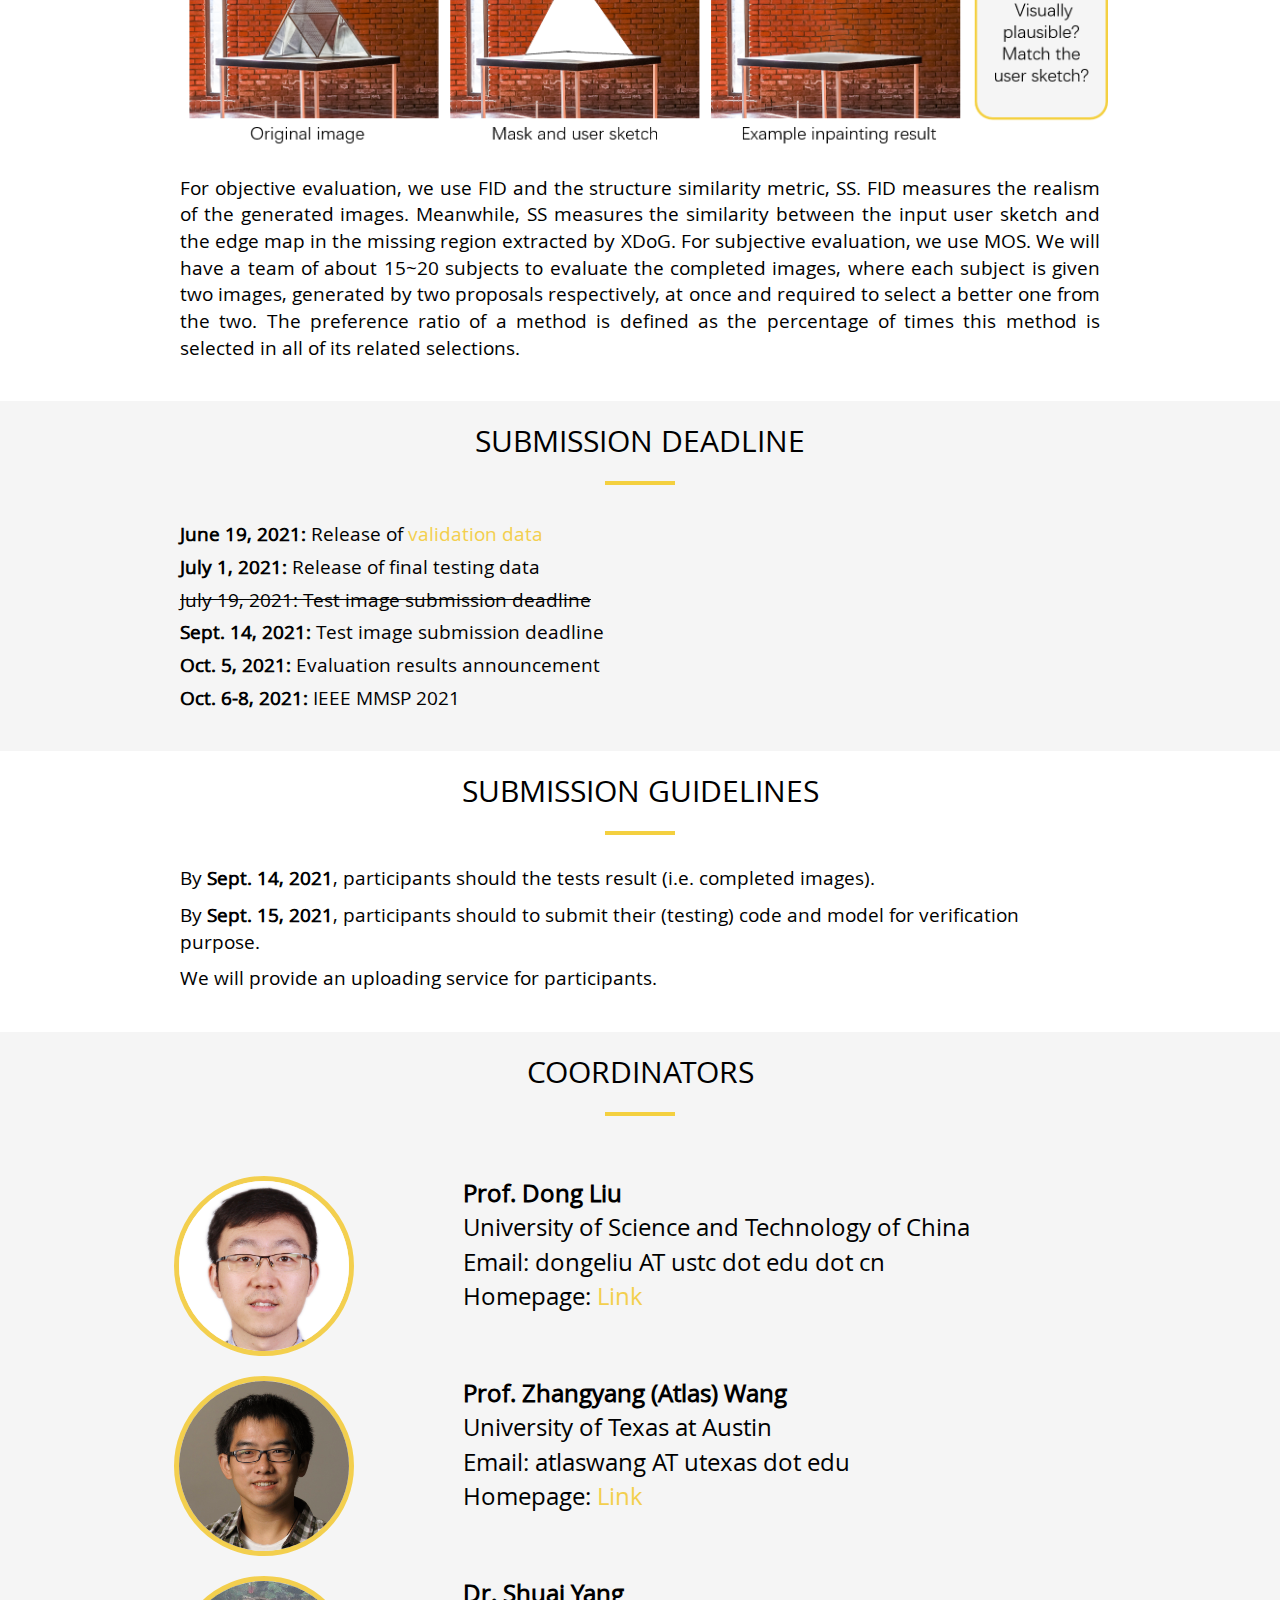
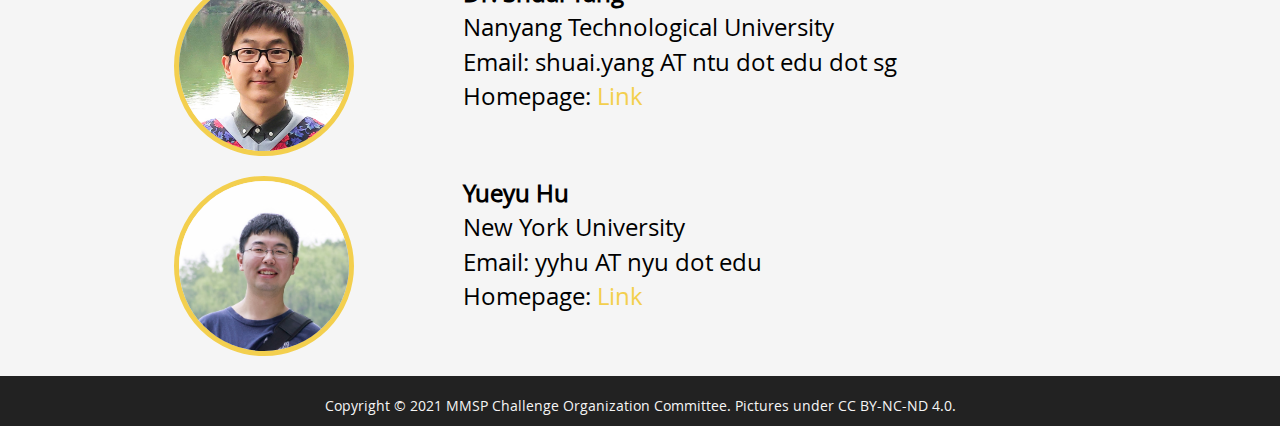
==== commit 9c9a9c22: "update" ====
--- a/index.html
+++ b/index.html
@@ -55,31 +55,63 @@
     </div>
 </div>
 
+<div id="Update" style="">
+    <div class="container"> <!-- Container -->
+        <div class="col-lg-10 col-lg-offset-1">
+            <div class="section-title text-center center">
+                <h2>Updates</h2>
+                <hr>
+                <ul class="welcome-message text-left" style="font-size: 14pt">
+                    <li class="welcome-message text-left" style="padding-top: 6px;">
+                        <strong>September 23, 2021. </strong> Our session is schedued to be held on <strong>October 8th at 16:30 Finland time UTC+3 </strong> (which is 21:30 Beijing UTC+8 and 06:30 Seattle UTC-7 on the same day).
+                    </li>
+                    <li class="welcome-message text-left" style="padding-top: 6px;">
+                        <strong>September 9, 2021. </strong> Please refer to the <a href="faq.html">submission guidelines</a> to submit your results.
+                    </li>
+                    <li class="welcome-message text-left" style="padding-top: 6px;">
+                        <strong>August 13, 2021. </strong> You may refer to the <a href="faq.html">FAQ</a> page for more information about the challenge.
+                    </li>
+                    <li class="welcome-message text-left" style="padding-top: 6px;">
+                        <strong>July 19, 2021.</strong> The deadline to submit the final testing result has been extended to <strong>Sept. 14, 2021</strong>.
+                    </li>
+                    <li class="welcome-message text-left" style="padding-top: 6px;">
+                        <strong>June 29, 2021.</strong> The final testing data will be available on July 1st. Please fill in the <a href="https://forms.office.com/Pages/ResponsePage.aspx?id=DQSIkWdsW0yxEjajBLZtrQAAAAAAAAAAAAa__aswwlZUNDRCWTczQ0wzREw0OTZWTUFSVEc0WEM3NC4u">registration form</a> to acquire the the testing data for final submission. If you encounter any problem, please contact huyy AT pku dot edu dot cn.
+                    </li>
+                    <li class="welcome-message text-left" style="padding-top: 6px;">
+                        <strong>June 19, 2021. </strong> The validation data is now available at <a href="https://pkueducn-my.sharepoint.com/:f:/g/personal/huyy_pku_edu_cn/EqE1CnbHujBMrFmFyt6ZHykBLwnXnH0tqKj4srxVfWJk1g?e=1H8UM7">link</a>.
+                    </li>
+                </ul>
+            </div>
+            
+        </div>
+    </div>
+</div>
+
+
 <div id="Update" style="background-color: #F5F5F5;">
     <div class="container"> <!-- Container -->
         <div class="col-lg-10 col-lg-offset-1">
             <div class="section-title text-center center">
-                <h2>Updates</h2>
-                <hr>
-                <ul class="welcome-message text-left" style="font-size: 14pt">
-                    <li class="welcome-message text-left" style="padding-top: 6px;">
-                        <strong>September 9, 2021. </strong> Please refer to the <a href="faq.html">submission guidelines</a> to submit your results.
-                    </li>
-                    <li class="welcome-message text-left" style="padding-top: 6px;">
-                        <strong>August 13, 2021. </strong> You may refer to the <a href="faq.html">FAQ</a> page for more information about the challenge.
-                    </li>
-                    <li class="welcome-message text-left" style="padding-top: 6px;">
-                        <strong>July 19, 2021.</strong> The deadline to submit the final testing result has been extended to <strong>Sept. 14, 2021</strong>.
-                    </li>
-                    <li class="welcome-message text-left" style="padding-top: 6px;">
-                        <strong>June 29, 2021.</strong> The final testing data will be available on July 1st. Please fill in the <a href="https://forms.office.com/Pages/ResponsePage.aspx?id=DQSIkWdsW0yxEjajBLZtrQAAAAAAAAAAAAa__aswwlZUNDRCWTczQ0wzREw0OTZWTUFSVEc0WEM3NC4u">registration form</a> to acquire the the testing data for final submission. If you encounter any problem, please contact huyy AT pku dot edu dot cn.
-                    </li>
-                    <li class="welcome-message text-left" style="padding-top: 6px;">
-                        <strong>June 19, 2021. </strong> The validation data is now available at <a href="https://pkueducn-my.sharepoint.com/:f:/g/personal/huyy_pku_edu_cn/EqE1CnbHujBMrFmFyt6ZHykBLwnXnH0tqKj4srxVfWJk1g?e=1H8UM7">link</a>.
-                    </li>
-                </ul>
-            </div>
-            
+                <h2>Invited Keynote Speaker</h2>
+                <hr>
+                <div class="row">
+                    <div class="">
+                        <img src="img/keynote_speaker.jpg" width="180px" style="border-radius: 50%; border: solid rgb(243,207,78) thick" class="img-rounded">
+                    </div>
+                    <div style="text-align: justify; font-size: large;">
+                        <strong>Tianfan Xue</strong><br>
+                        <p>Dr. Tianfan Xue is a researcher in the computational photography team in Google Research. He received his Ph.D. degree from the Computer Science and Artificial Intelligence Laboratory (CSAIL) of Massachusetts Institute of Technology in 2017. He also served as the web chair of CVPR 2020. His research focuses on increasing accessibility of computational photography networks to millions of users: making them fast, robust, and less data-hungry.</p>
+                        <strong>Why simulated data is important and how to use them in image processing</strong><br>
+                        <p>
+                            Deep neural networks have demonstrated impressive performance in many tasks in computer vision, speech recognition, and natural language processing. One of the main reasons for its success is the usage of big training data with manual labels. However, for many image processing tasks, like denoising or reflection removal, it is often hard to get the ground truth output on a large dataset. Thus, researchers often face the dilemma: either use a small training set that consists of real-world input and ground truth output, or use a large simulated dataset that may be different from the real images.
+                        </p>
+                        <p>
+                            In this talk, we will illustrate that, with a properly designed simulation pipeline, the networks trained on simulated data generalize well to real images. We will demonstrate the power of simulated data on 3 image processing tasks: dual-view reflection removal, raw image denoising, and flare removal. We will also discuss some design principles of how to build a better simulation pipeline.
+
+                        </p>
+                    </div>
+                </div>
+             </div>
         </div>
     </div>
 </div>
